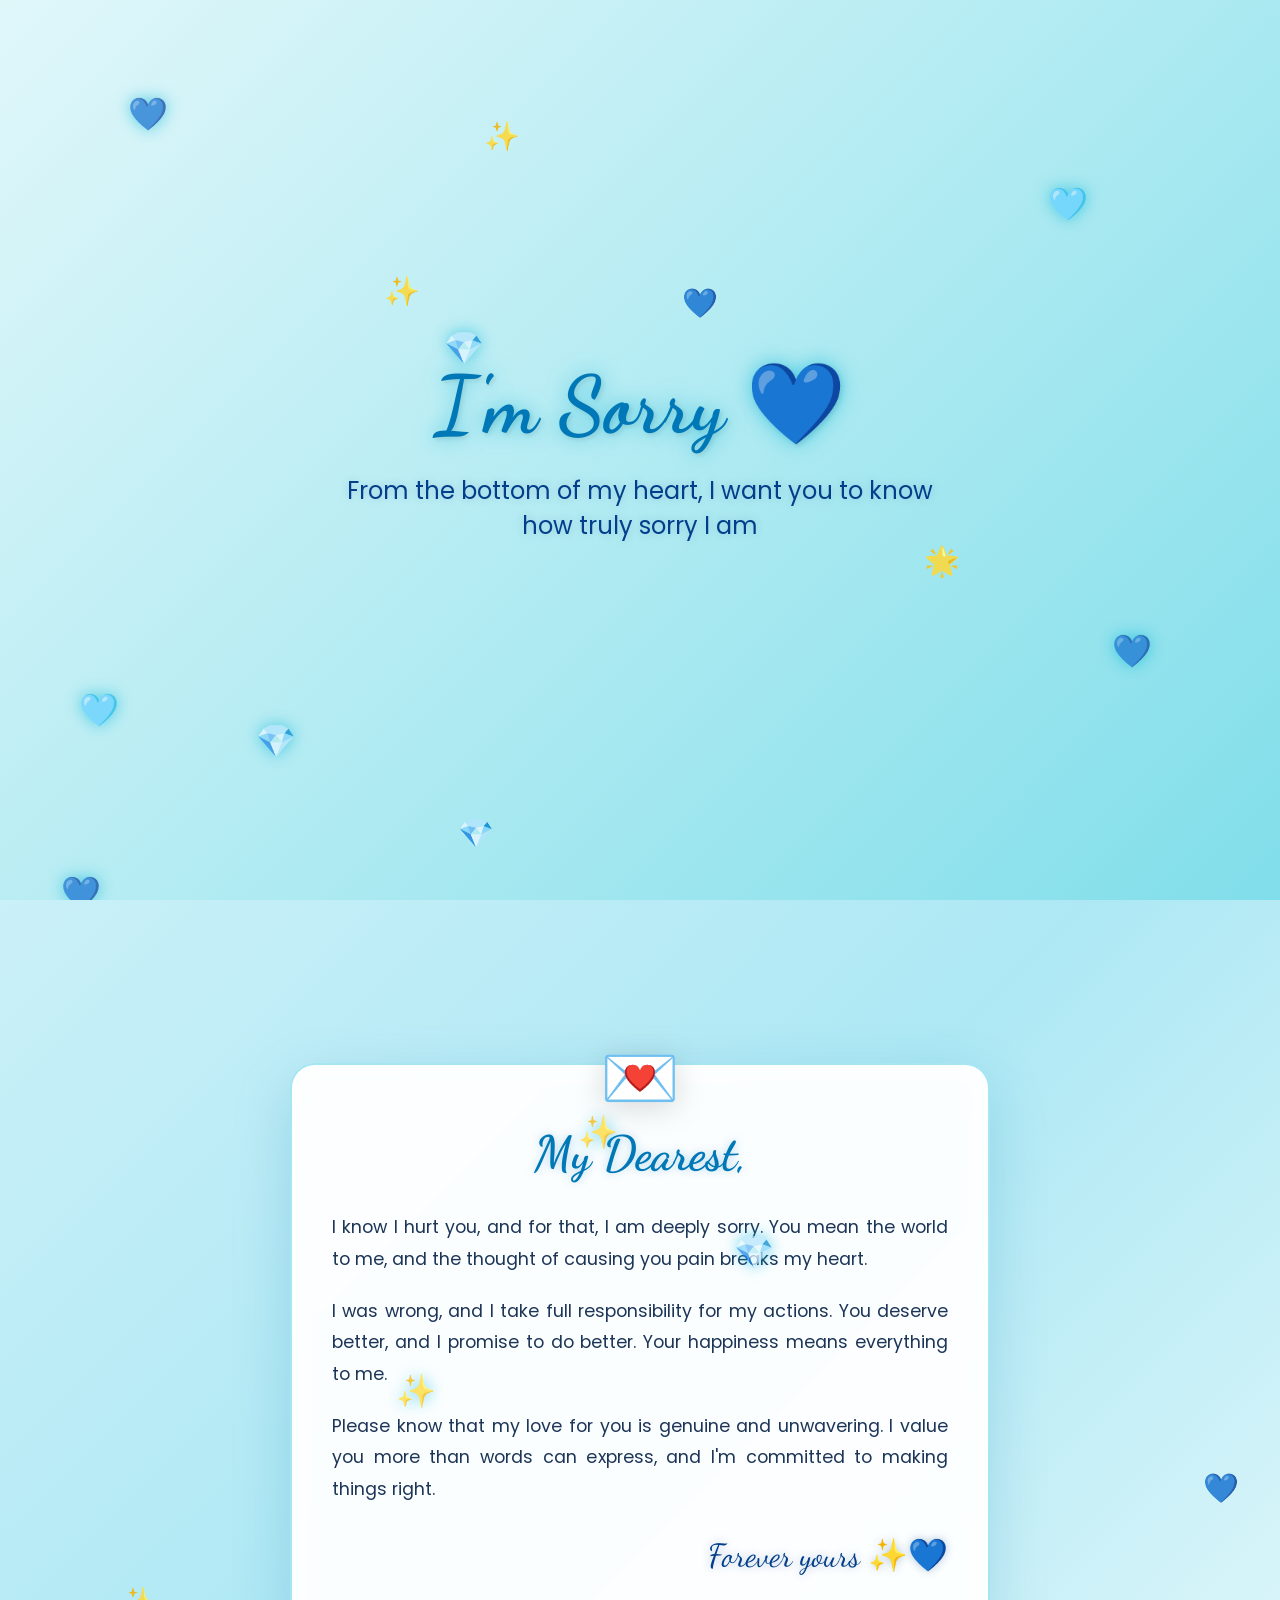
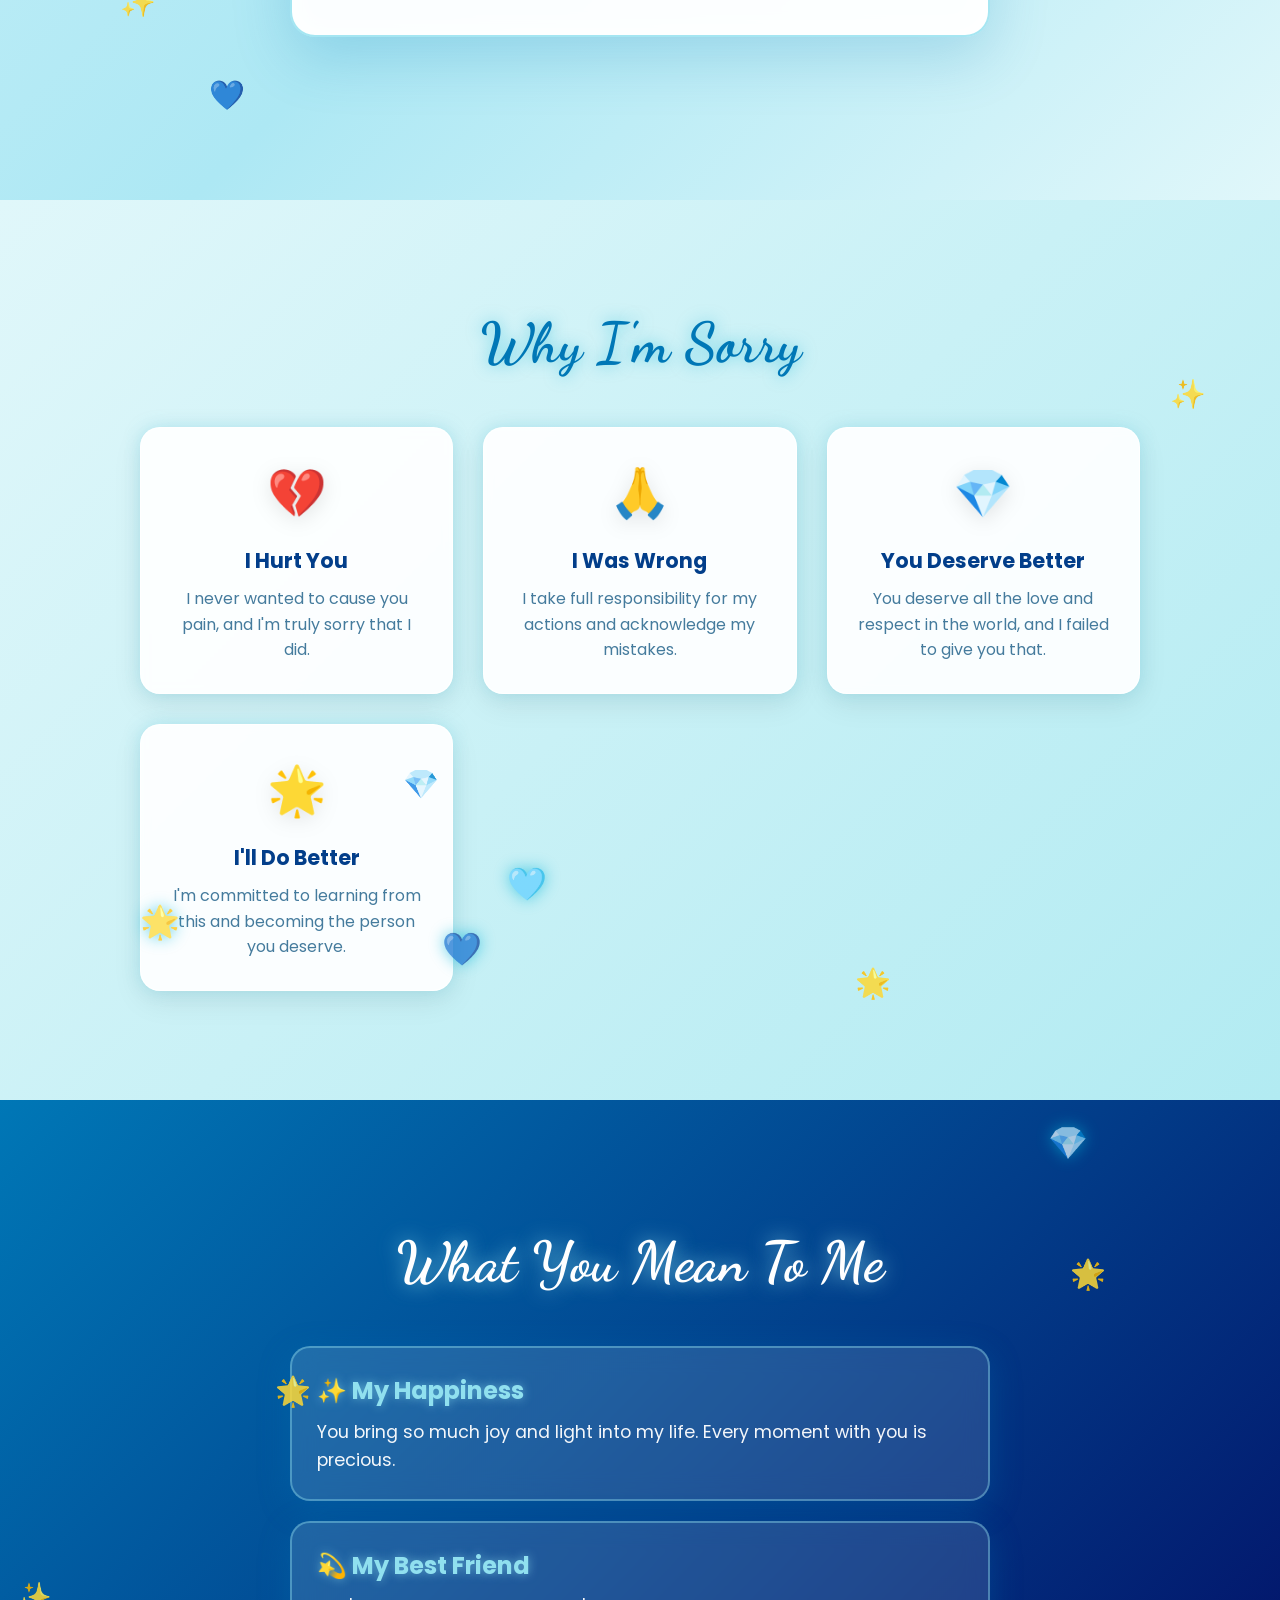
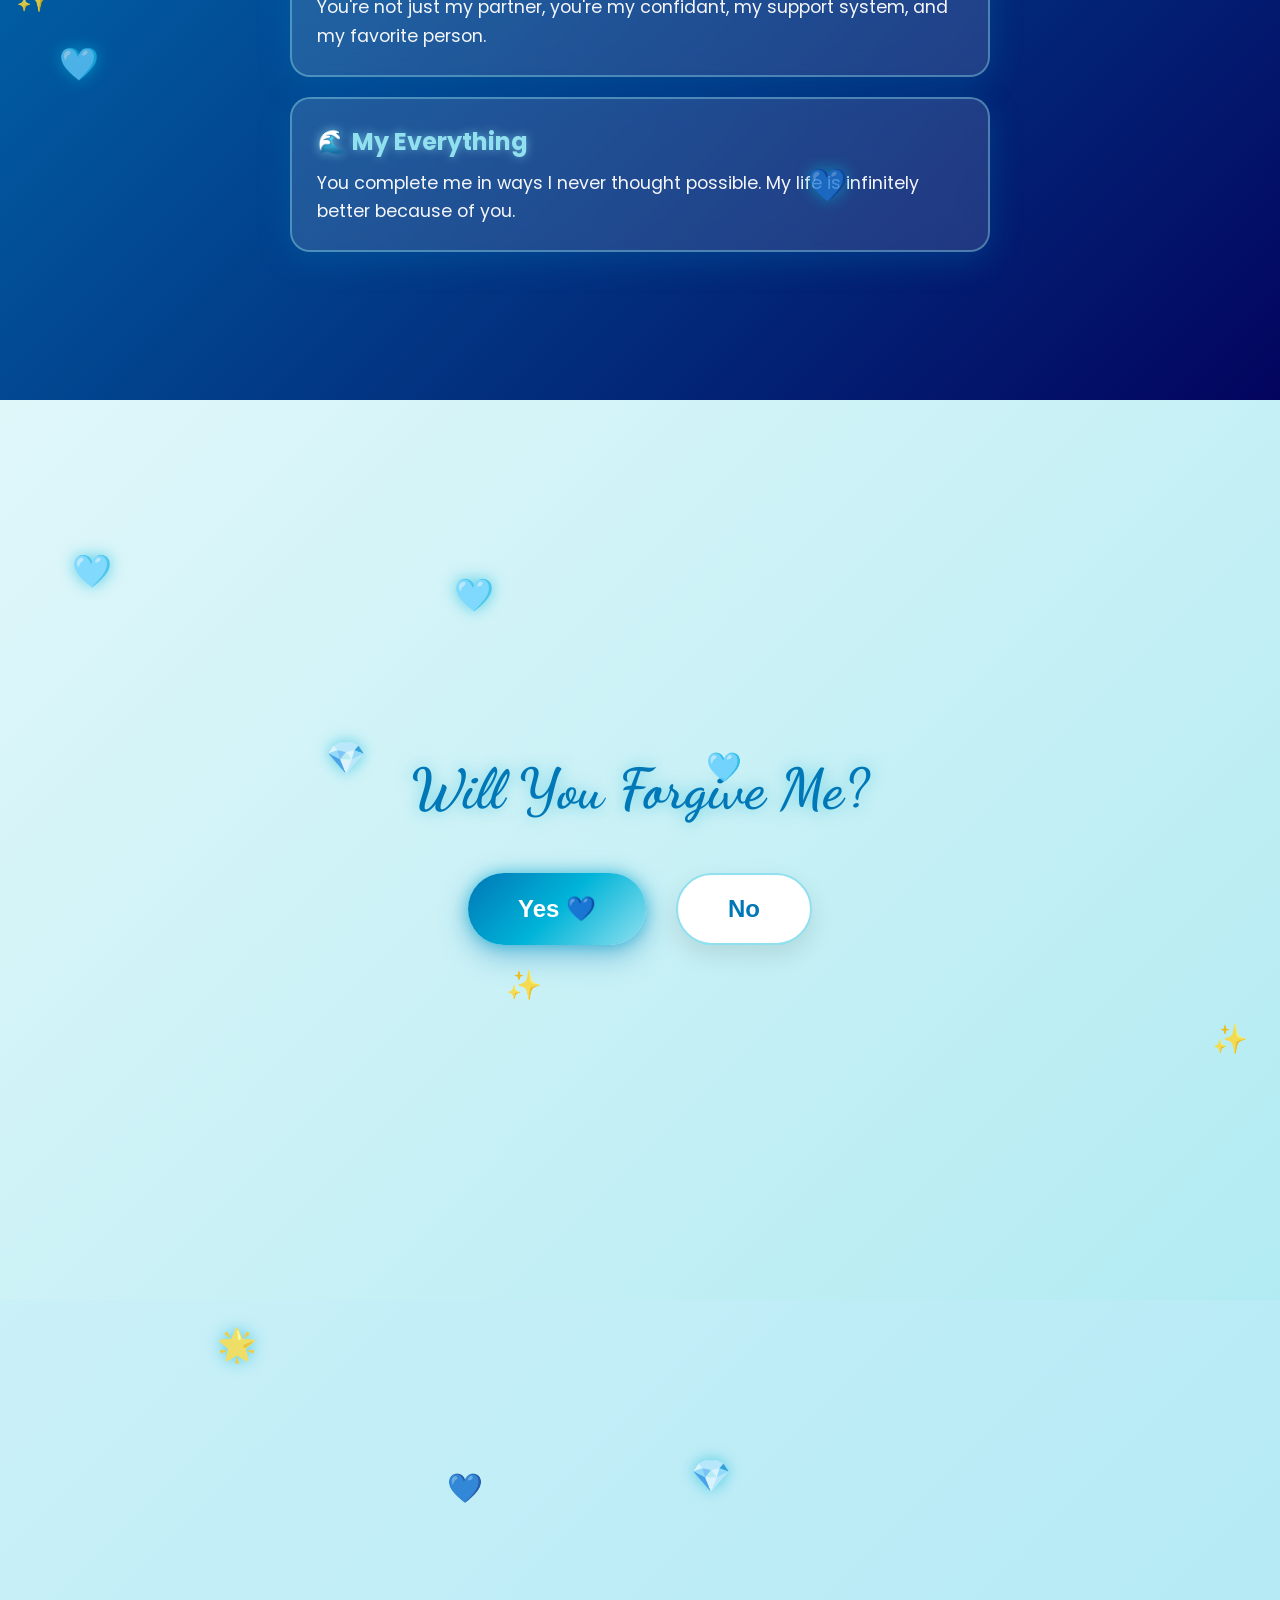
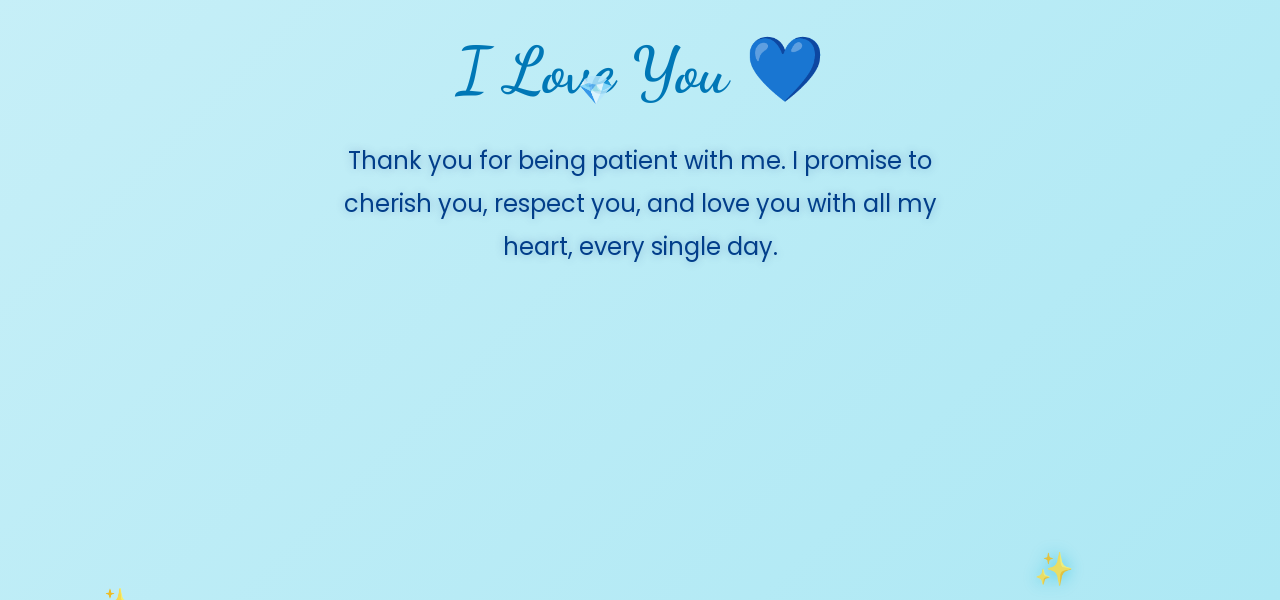
==== index.html @ 2e148da3 "Add files via upload" ====
<!DOCTYPE html>
<html lang="en">
<head>
    <meta charset="UTF-8">
    <meta name="viewport" content="width=device-width, initial-scale=1.0">
    <title>I'm Sorry & Forever Yours ✨💙</title>
    <link rel="preconnect" href="https://fonts.googleapis.com">
    <link rel="preconnect" href="https://fonts.gstatic.com" crossorigin>
    <link href="https://fonts.googleapis.com/css2?family=Dancing+Script:wght@700&family=Poppins:wght@300;400;600&display=swap" rel="stylesheet">
    <link rel="stylesheet" href="style.css">
</head>
<body>
    <!-- Sparkle Container for Dynamic Glitter -->
    <div id="sparkle-container"></div>

    <!-- Hero Section -->
    <section class="section hero">
        <h1>I'm Sorry 💙</h1>
        <p>From the bottom of my heart, I want you to know how truly sorry I am</p>
        <div class="heart" style="top: 10%; left: 10%;">💙</div>
        <div class="heart" style="top: 20%; right: 15%; animation-delay: 1s;">🩵</div>
        <div class="heart" style="bottom: 15%; left: 20%; animation-delay: 2s;">💎</div>
        <div class="heart" style="bottom: 25%; right: 10%; animation-delay: 3s;">💙</div>
        <div class="sparkle-float" style="top: 30%; left: 30%;">✨</div>
        <div class="sparkle-float" style="top: 60%; right: 25%; animation-delay: 1.5s;">🌟</div>
    </section>

    <!-- Letter Section -->
    <section class="section letter-section">
        <div class="letter">
            <h2>My Dearest,</h2>
            <p>I know I hurt you, and for that, I am deeply sorry. You mean the world to me, and the thought of causing you pain breaks my heart.</p>
            <p>I was wrong, and I take full responsibility for my actions. You deserve better, and I promise to do better. Your happiness means everything to me.</p>
            <p>Please know that my love for you is genuine and unwavering. I value you more than words can express, and I'm committed to making things right.</p>
            <div class="signature">Forever yours ✨💙</div>
        </div>
    </section>

    <!-- Reasons Section -->
    <section class="section reasons-section">
        <h2>Why I'm Sorry</h2>
        <div class="reasons-grid">
            <div class="reason-card">
                <div class="emoji">💔</div>
                <h3>I Hurt You</h3>
                <p>I never wanted to cause you pain, and I'm truly sorry that I did.</p>
            </div>
            <div class="reason-card">
                <div class="emoji">🙏</div>
                <h3>I Was Wrong</h3>
                <p>I take full responsibility for my actions and acknowledge my mistakes.</p>
            </div>
            <div class="reason-card">
                <div class="emoji">💎</div>
                <h3>You Deserve Better</h3>
                <p>You deserve all the love and respect in the world, and I failed to give you that.</p>
            </div>
            <div class="reason-card">
                <div class="emoji">🌟</div>
                <h3>I'll Do Better</h3>
                <p>I'm committed to learning from this and becoming the person you deserve.</p>
            </div>
        </div>
    </section>

    <!-- Appreciation Section -->
    <section class="section appreciation-section">
        <h2>What You Mean To Me</h2>
        <div class="appreciation-list">
            <div class="appreciation-item">
                <h3>✨ My Happiness</h3>
                <p>You bring so much joy and light into my life. Every moment with you is precious.</p>
            </div>
            <div class="appreciation-item">
                <h3>💫 My Best Friend</h3>
                <p>You're not just my partner, you're my confidant, my support system, and my favorite person.</p>
            </div>
            <div class="appreciation-item">
                <h3>🌊 My Everything</h3>
                <p>You complete me in ways I never thought possible. My life is infinitely better because of you.</p>
            </div>
        </div>
    </section>

    <!-- Forgiveness Section -->
    <section class="section forgiveness-section">
        <h2>Will You Forgive Me?</h2>
        <div class="buttons-container" id="buttonsContainer">
            <button class="btn btn-yes" onclick="forgive()">Yes 💙</button>
            <button class="btn btn-no" id="noBtn">No</button>
        </div>
        <div class="success-message" id="successMessage">
            <h2>Thank You! 💙✨</h2>
            <p>You've made me the happiest person in the world!</p>
            <div class="success-hearts">🩵 ✨ 💙 💎 🌊 🌟 🩵</div>
        </div>
    </section>

    <!-- Final Section -->
    <section class="section final-section">
        <h2>I Love You 💙</h2>
        <p>Thank you for being patient with me. I promise to cherish you, respect you, and love you with all my heart, every single day.</p>
    </section>
    
    <!-- Background Audio (Place a song.mp3 file in your project folder) -->
    <audio id="bg-music" loop>
        <source src="song.mp3" type="audio/mpeg">
    </audio>

    <script src="script.js"></script>
</body>
</html>
---- style.css ----
* {
    margin: 0;
    padding: 0;
    box-sizing: border-box;
}

body {
    font-family: 'Poppins', sans-serif;
    overflow-x: hidden;
    background: linear-gradient(135deg, #0f2027 0%, #203a43 50%, #2c5364 100%);
}

#sparkle-container {
    position: fixed;
    top: 0;
    left: 0;
    width: 100%;
    height: 100%;
    pointer-events: none;
    z-index: 999;
}

.section {
    min-height: 100vh;
    display: flex;
    flex-direction: column;
    justify-content: center;
    align-items: center;
    padding: 40px 20px;
    position: relative;
    overflow: hidden;
}

/* Hero Section */
.hero {
    background: linear-gradient(135deg, #e0f7fa 0%, #b2ebf2 50%, #80deea 100%);
}

.hero h1 {
    font-family: 'Dancing Script', cursive;
    font-size: 5rem;
    color: #0077b6;
    text-align: center;
    margin-bottom: 20px;
    animation: fadeInDown 1.5s ease-out, glowText 3s ease-in-out infinite alternate;
    text-shadow: 0 0 20px rgba(0, 180, 216, 0.6), 2px 2px 4px rgba(0,0,0,0.1);
}

.hero p {
    font-size: 1.5rem;
    color: #023e8a;
    text-align: center;
    animation: fadeInUp 1.5s ease-out 0.5s both;
    max-width: 600px;
    text-shadow: 0 0 10px rgba(2, 62, 138, 0.2);
}

/* Floating Hearts & Sparkles */
.heart {
    position: absolute;
    font-size: 2rem;
    animation: float 6s ease-in-out infinite;
    opacity: 0.75;
    filter: drop-shadow(0 0 8px rgba(0, 180, 216, 0.8));
}

.sparkle-float {
    position: absolute;
    font-size: 1.8rem;
    animation: sparkleSpin 4s ease-in-out infinite;
    opacity: 0.85;
}

@keyframes float {
    0%, 100% {
        transform: translateY(0) rotate(0deg) scale(1);
    }
    50% {
        transform: translateY(-120px) rotate(180deg) scale(1.1);
    }
}

@keyframes sparkleSpin {
    0%, 100% {
        transform: scale(0.8) rotate(0deg);
        opacity: 0.4;
    }
    50% {
        transform: scale(1.3) rotate(180deg);
        opacity: 1;
        filter: drop-shadow(0 0 12px #90e0ef);
    }
}

@keyframes glowText {
    from {
        text-shadow: 0 0 10px rgba(0, 119, 182, 0.4), 2px 2px 4px rgba(0,0,0,0.1);
    }
    to {
        text-shadow: 0 0 25px rgba(0, 180, 216, 0.9), 0 0 35px rgba(144, 224, 239, 0.8), 2px 2px 4px rgba(0,0,0,0.1);
    }
}

/* Letter Section */
.letter-section {
    background: linear-gradient(135deg, #caf0f8 0%, #ade8f4 50%, #e0f7fa 100%);
}

.letter {
    background: rgba(255, 255, 255, 0.95);
    backdrop-filter: blur(10px);
    padding: 60px 40px;
    border-radius: 25px;
    box-shadow: 0 20px 60px rgba(0, 119, 182, 0.2), 0 0 30px rgba(255, 255, 255, 0.9) inset;
    max-width: 700px;
    position: relative;
    animation: fadeIn 2s ease-out;
    border: 2px solid rgba(144, 224, 239, 0.8);
}

.letter::before {
    content: '💌';
    position: absolute;
    top: -35px;
    left: 50%;
    transform: translateX(-50%);
    font-size: 4rem;
    filter: drop-shadow(0 5px 15px rgba(0,0,0,0.15));
}

.letter h2 {
    font-family: 'Dancing Script', cursive;
    font-size: 3rem;
    color: #0077b6;
    margin-bottom: 30px;
    text-align: center;
    text-shadow: 0 0 10px rgba(0, 119, 182, 0.3);
}

.letter p {
    font-size: 1.1rem;
    line-height: 1.8;
    color: #1d3557;
    margin-bottom: 20px;
    text-align: justify;
}

.signature {
    text-align: right;
    font-family: 'Dancing Script', cursive;
    font-size: 2rem;
    color: #023e8a;
    margin-top: 30px;
    text-shadow: 0 0 10px rgba(2, 62, 138, 0.3);
}

/* Reasons Section */
.reasons-section {
    background: linear-gradient(135deg, #e0f7fa 0%, #b2ebf2 100%);
}

.reasons-section h2 {
    font-family: 'Dancing Script', cursive;
    font-size: 3.5rem;
    color: #0077b6;
    margin-bottom: 50px;
    text-align: center;
    text-shadow: 0 0 15px rgba(0, 180, 216, 0.5);
}

.reasons-grid {
    display: grid;
    grid-template-columns: repeat(auto-fit, minmax(250px, 1fr));
    gap: 30px;
    max-width: 1000px;
    width: 100%;
}

.reason-card {
    background: rgba(255, 255, 255, 0.92);
    backdrop-filter: blur(5px);
    padding: 30px;
    border-radius: 20px;
    box-shadow: 0 10px 30px rgba(0,0,0,0.08), 0 0 15px rgba(144, 224, 239, 0.5);
    text-align: center;
    transition: all 0.4s ease;
    animation: fadeInUp 1s ease-out;
    border: 1px solid rgba(255, 255, 255, 0.9);
}

.reason-card:hover {
    transform: translateY(-12px) scale(1.03);
    box-shadow: 0 20px 40px rgba(0, 119, 182, 0.25), 0 0 25px rgba(0, 180, 216, 0.8);
    border-color: #0077b6;
}

.reason-card .emoji {
    font-size: 3rem;
    margin-bottom: 15px;
    filter: drop-shadow(0 5px 10px rgba(0,0,0,0.1));
}

.reason-card h3 {
    color: #023e8a;
    margin-bottom: 10px;
    font-size: 1.3rem;
}

.reason-card p {
    color: #457b9d;
    line-height: 1.6;
}

/* Appreciation Section */
.appreciation-section {
    background: linear-gradient(135deg, #0077b6 0%, #023e8a 50%, #03045e 100%);
    color: white;
}

.appreciation-section h2 {
    font-family: 'Dancing Script', cursive;
    font-size: 3.5rem;
    margin-bottom: 50px;
    text-align: center;
    text-shadow: 0 0 20px rgba(144, 224, 239, 0.8);
}

.appreciation-list {
    max-width: 700px;
    width: 100%;
}

.appreciation-item {
    background: rgba(255, 255, 255, 0.12);
    backdrop-filter: blur(12px);
    padding: 25px;
    border-radius: 20px;
    margin-bottom: 20px;
    border: 2px solid rgba(144, 224, 239, 0.4);
    box-shadow: 0 8px 32px 0 rgba(0, 119, 182, 0.3);
    animation: fadeInLeft 1s ease-out;
    transition: transform 0.3s ease, box-shadow 0.3s ease;
}

.appreciation-item:hover {
    transform: scale(1.02);
    box-shadow: 0 10px 40px rgba(144, 224, 239, 0.4), 0 0 20px rgba(0, 180, 216, 0.6);
    border-color: rgba(255, 255, 255, 0.8);
}

.appreciation-item h3 {
    font-size: 1.5rem;
    margin-bottom: 10px;
    color: #90e0ef;
    text-shadow: 0 0 10px rgba(144, 224, 239, 0.6);
}

.appreciation-item p {
    font-size: 1.1rem;
    line-height: 1.6;
    opacity: 0.95;
}

/* Forgiveness Section */
.forgiveness-section {
    background: linear-gradient(135deg, #e0f7fa 0%, #b2ebf2 100%);
}

.forgiveness-section h2 {
    font-family: 'Dancing Script', cursive;
    font-size: 3.5rem;
    color: #0077b6;
    margin-bottom: 50px;
    text-align: center;
    text-shadow: 0 0 15px rgba(0, 180, 216, 0.5);
}

.buttons-container {
    display: flex;
    gap: 30px;
    position: relative;
}

.btn {
    padding: 20px 50px;
    font-size: 1.5rem;
    border: none;
    border-radius: 50px;
    cursor: pointer;
    font-weight: 600;
    transition: all 0.3s ease;
    box-shadow: 0 10px 30px rgba(0,0,0,0.15);
}

.btn-yes {
    background: linear-gradient(135deg, #0077b6 0%, #00b4d8 50%, #90e0ef 100%);
    color: white;
    box-shadow: 0 10px 30px rgba(0, 119, 182, 0.4), 0 0 15px rgba(0, 180, 216, 0.6);
}

.btn-yes:hover {
    transform: scale(1.12);
    box-shadow: 0 15px 40px rgba(0, 119, 182, 0.6), 0 0 25px rgba(144, 224, 239, 0.9);
}

.btn-no {
    background: white;
    color: #0077b6;
    position: relative;
    border: 2px solid #90e0ef;
    box-shadow: 0 10px 25px rgba(0,0,0,0.1);
}

.btn-no:hover {
    background: #e0f7fa;
    box-shadow: 0 0 20px rgba(0, 180, 216, 0.5);
}

/* Success Message */
.success-message {
    display: none;
    text-align: center;
    animation: scaleIn 0.5s ease-out;
}

.success-message h2 {
    font-family: 'Dancing Script', cursive;
    font-size: 4rem;
    color: #0077b6;
    margin-bottom: 20px;
    text-shadow: 0 0 20px rgba(0, 180, 216, 0.8);
}

.success-message p {
    font-size: 1.5rem;
    color: #023e8a;
    text-shadow: 0 0 10px rgba(2, 62, 138, 0.4);
}

.success-hearts {
    font-size: 3rem;
    margin-top: 30px;
    animation: pulse 1s ease-in-infinite, glowText 2s ease-in-out infinite alternate;
}

/* Final Section */
.final-section {
    background: linear-gradient(135deg, #caf0f8 0%, #ade8f4 100%);
}

.final-section h2 {
    font-family: 'Dancing Script', cursive;
    font-size: 4rem;
    color: #0077b6;
    text-align: center;
    margin-bottom: 30px;
    animation: fadeIn 2s ease-out, glowText 3s ease-in-out infinite alternate;
}

.final-section p {
    font-size: 1.5rem;
    color: #023e8a;
    text-align: center;
    max-width: 600px;
    line-height: 1.8;
    animation: fadeInUp 2s ease-out 0.5s both;
    text-shadow: 0 0 10px rgba(2, 62, 138, 0.3);
}

/* Glitter Particle Style */
.glitter-particle {
    position: absolute;
    font-size: 1.2rem;
    pointer-events: none;
    animation: glitterFade 2.5s ease-out forwards;
}

@keyframes glitterFade {
    0% {
        transform: scale(0.3) translateY(0) rotate(0deg);
        opacity: 1;
        filter: drop-shadow(0 0 10px #90e0ef);
    }
    50% {
        transform: scale(1.2) translateY(-40px) rotate(180deg);
        opacity: 0.9;
        filter: drop-shadow(0 0 15px #00b4d8);
    }
    100% {
        transform: scale(0.5) translateY(-90px) rotate(360deg);
        opacity: 0;
    }
}

/* Animations */
@keyframes fadeInDown {
    from {
        opacity: 0;
        transform: translateY(-50px);
    }
    to {
        opacity: 1;
        transform: translateY(0);
    }
}

@keyframes fadeInUp {
    from {
        opacity: 0;
        transform: translateY(50px);
    }
    to {
        opacity: 1;
        transform: translateY(0);
    }
}

@keyframes fadeIn {
    from {
        opacity: 0;
    }
    to {
        opacity: 1;
    }
}

@keyframes fadeInLeft {
    from {
        opacity: 0;
        transform: translateX(-50px);
    }
    to {
        opacity: 1;
        transform: translateX(0);
    }
}

@keyframes scaleIn {
    from {
        opacity: 0;
        transform: scale(0.5);
    }
    to {
        opacity: 1;
        transform: scale(1);
    }
}

@keyframes pulse {
    0%, 100% {
        transform: scale(1);
    }
    50% {
        transform: scale(1.2);
    }
}

/* Responsive */
@media (max-width: 768px) {
    .hero h1 {
        font-size: 3rem;
    }

    .hero p {
        font-size: 1.2rem;
    }

    .letter {
        padding: 40px 25px;
    }

    .letter h2 {
        font-size: 2rem;
    }

    .reasons-section h2,
    .appreciation-section h2,
    .forgiveness-section h2 {
        font-size: 2.5rem;
    }

    .buttons-container {
        flex-direction: column;
    }

    .btn {
        width: 100%;
    }
}
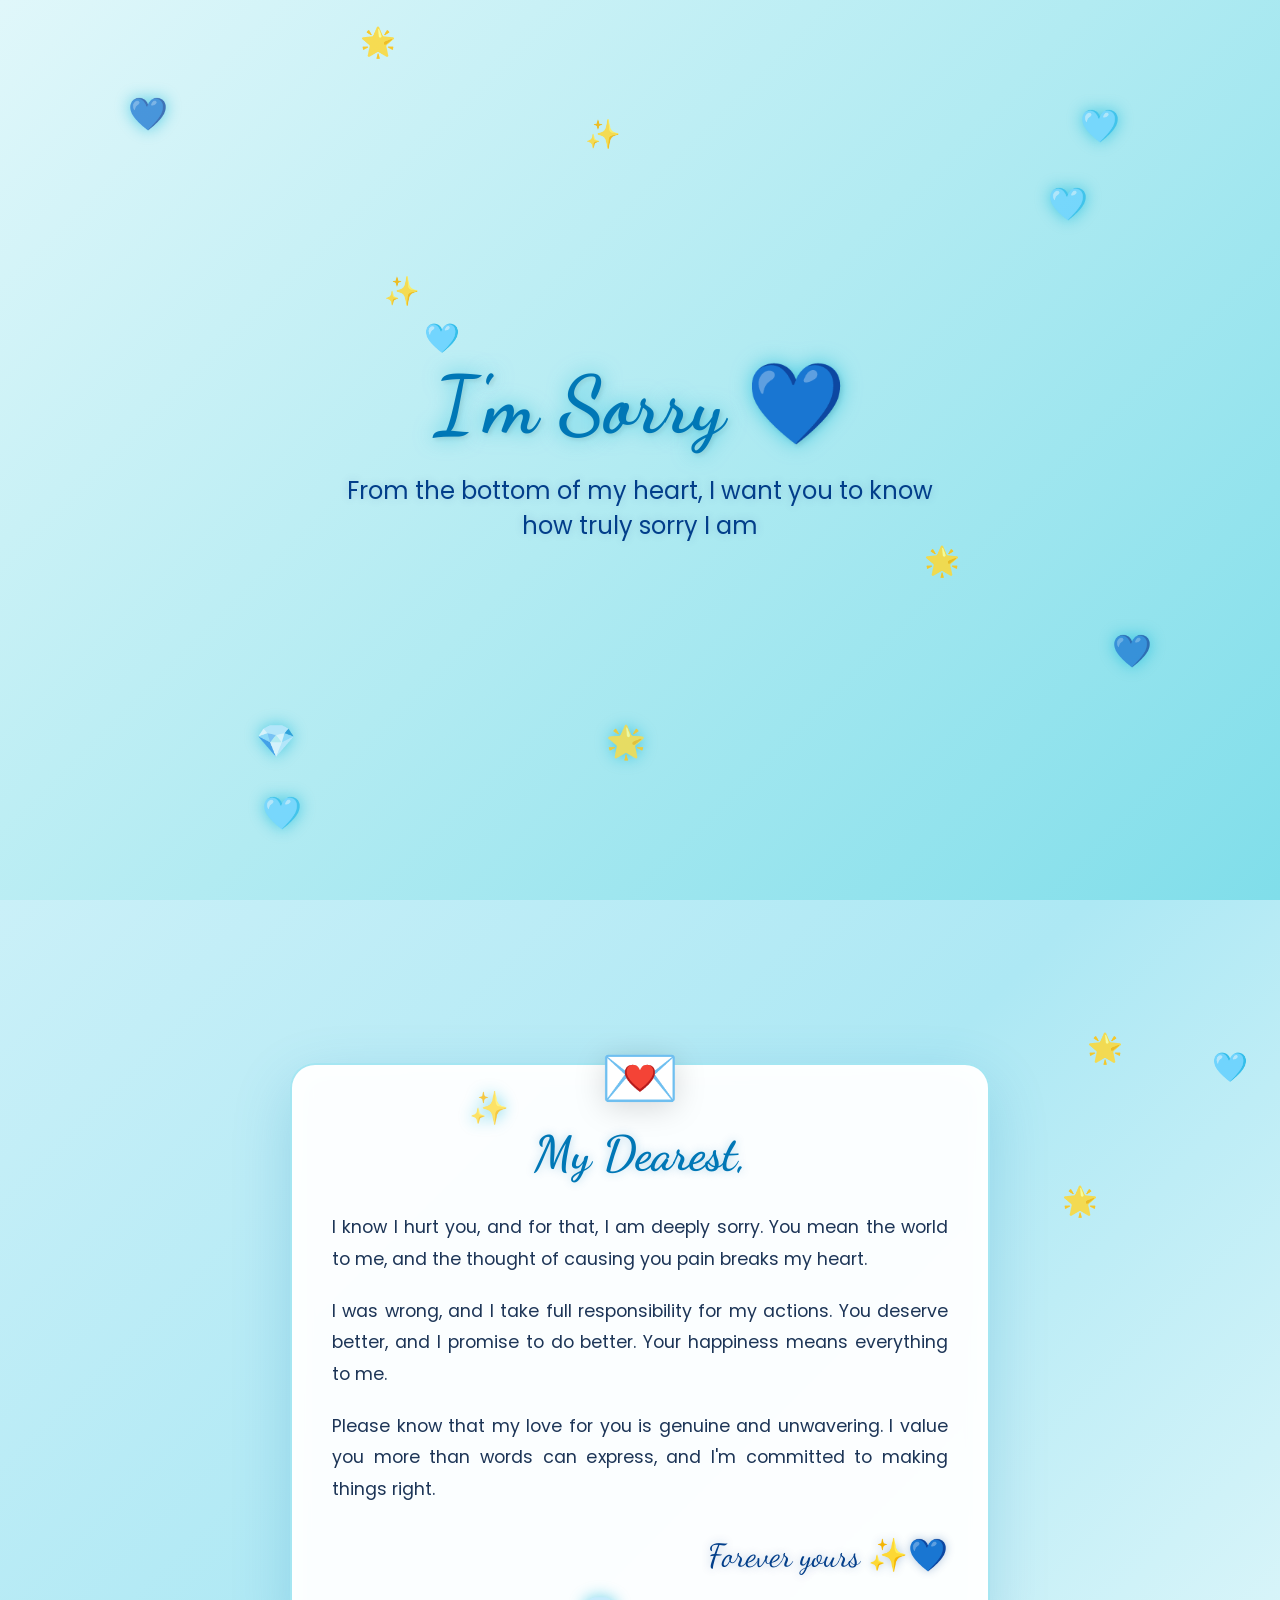
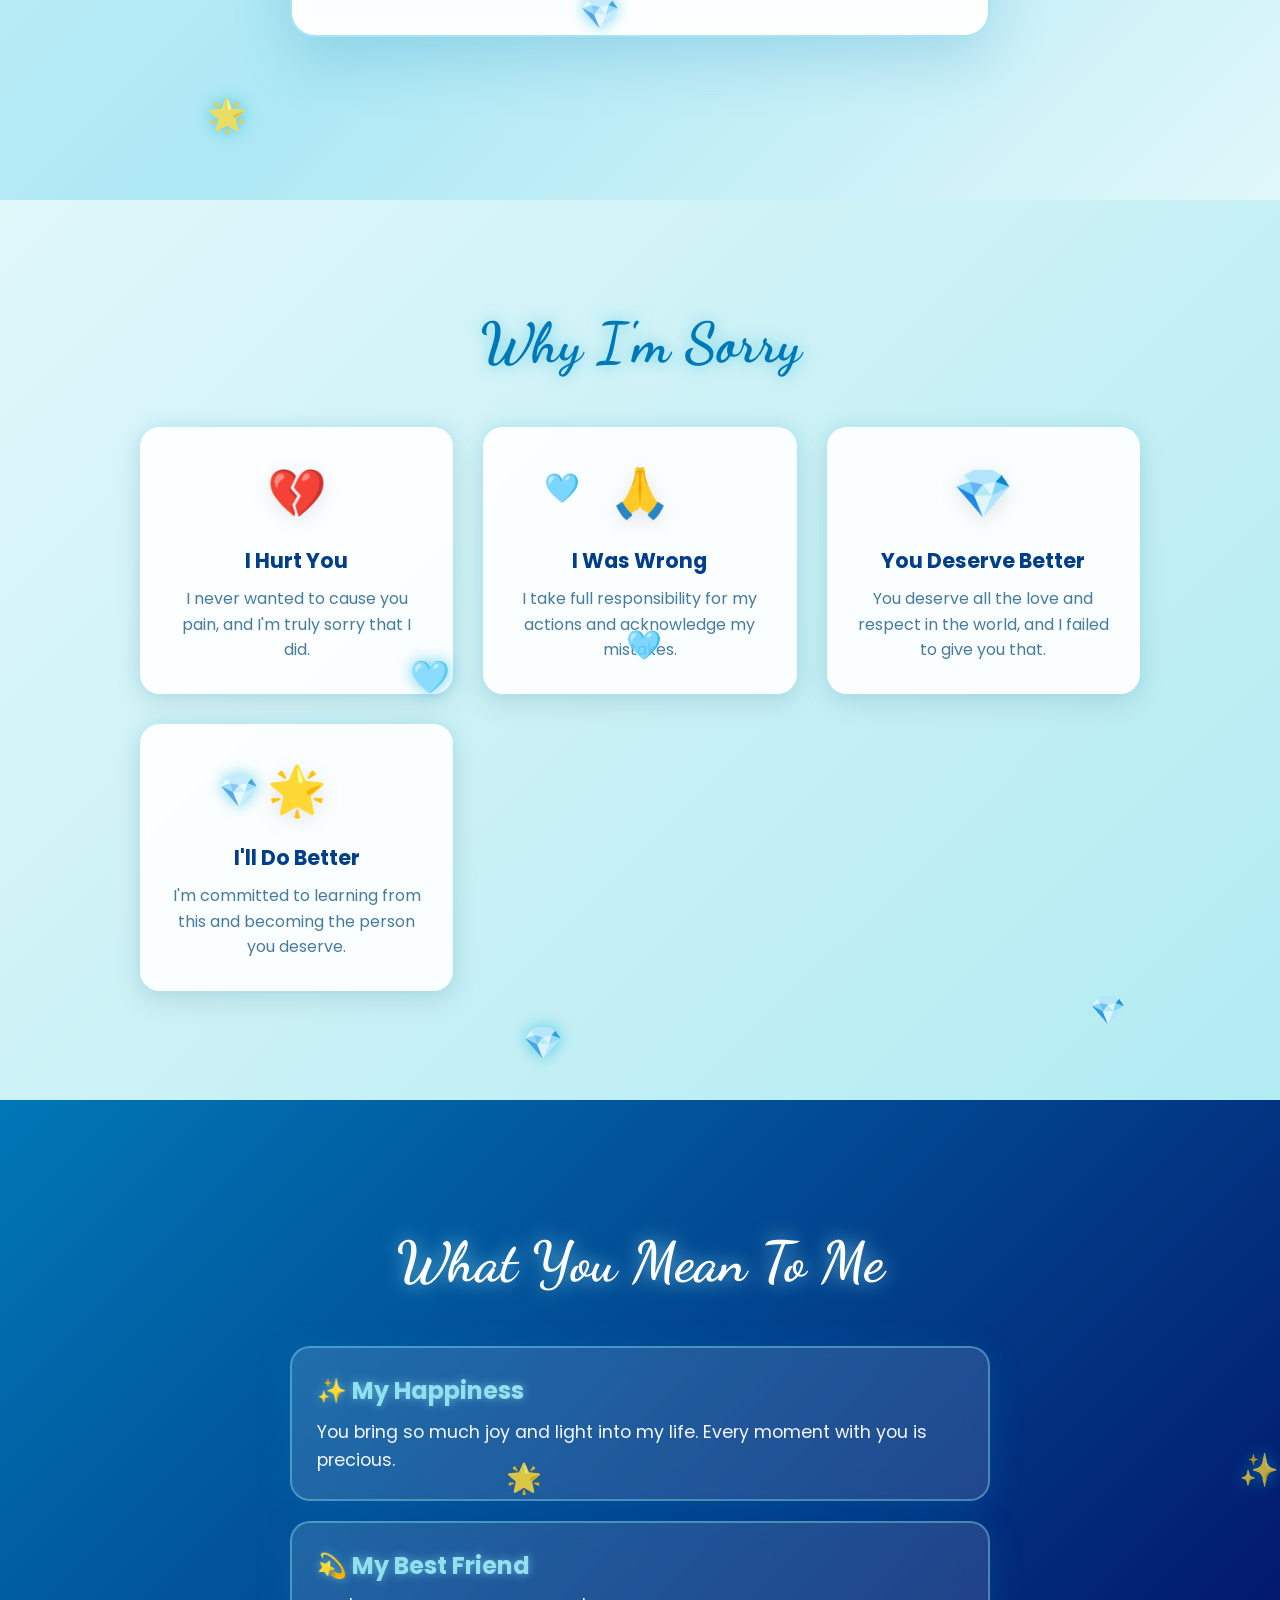
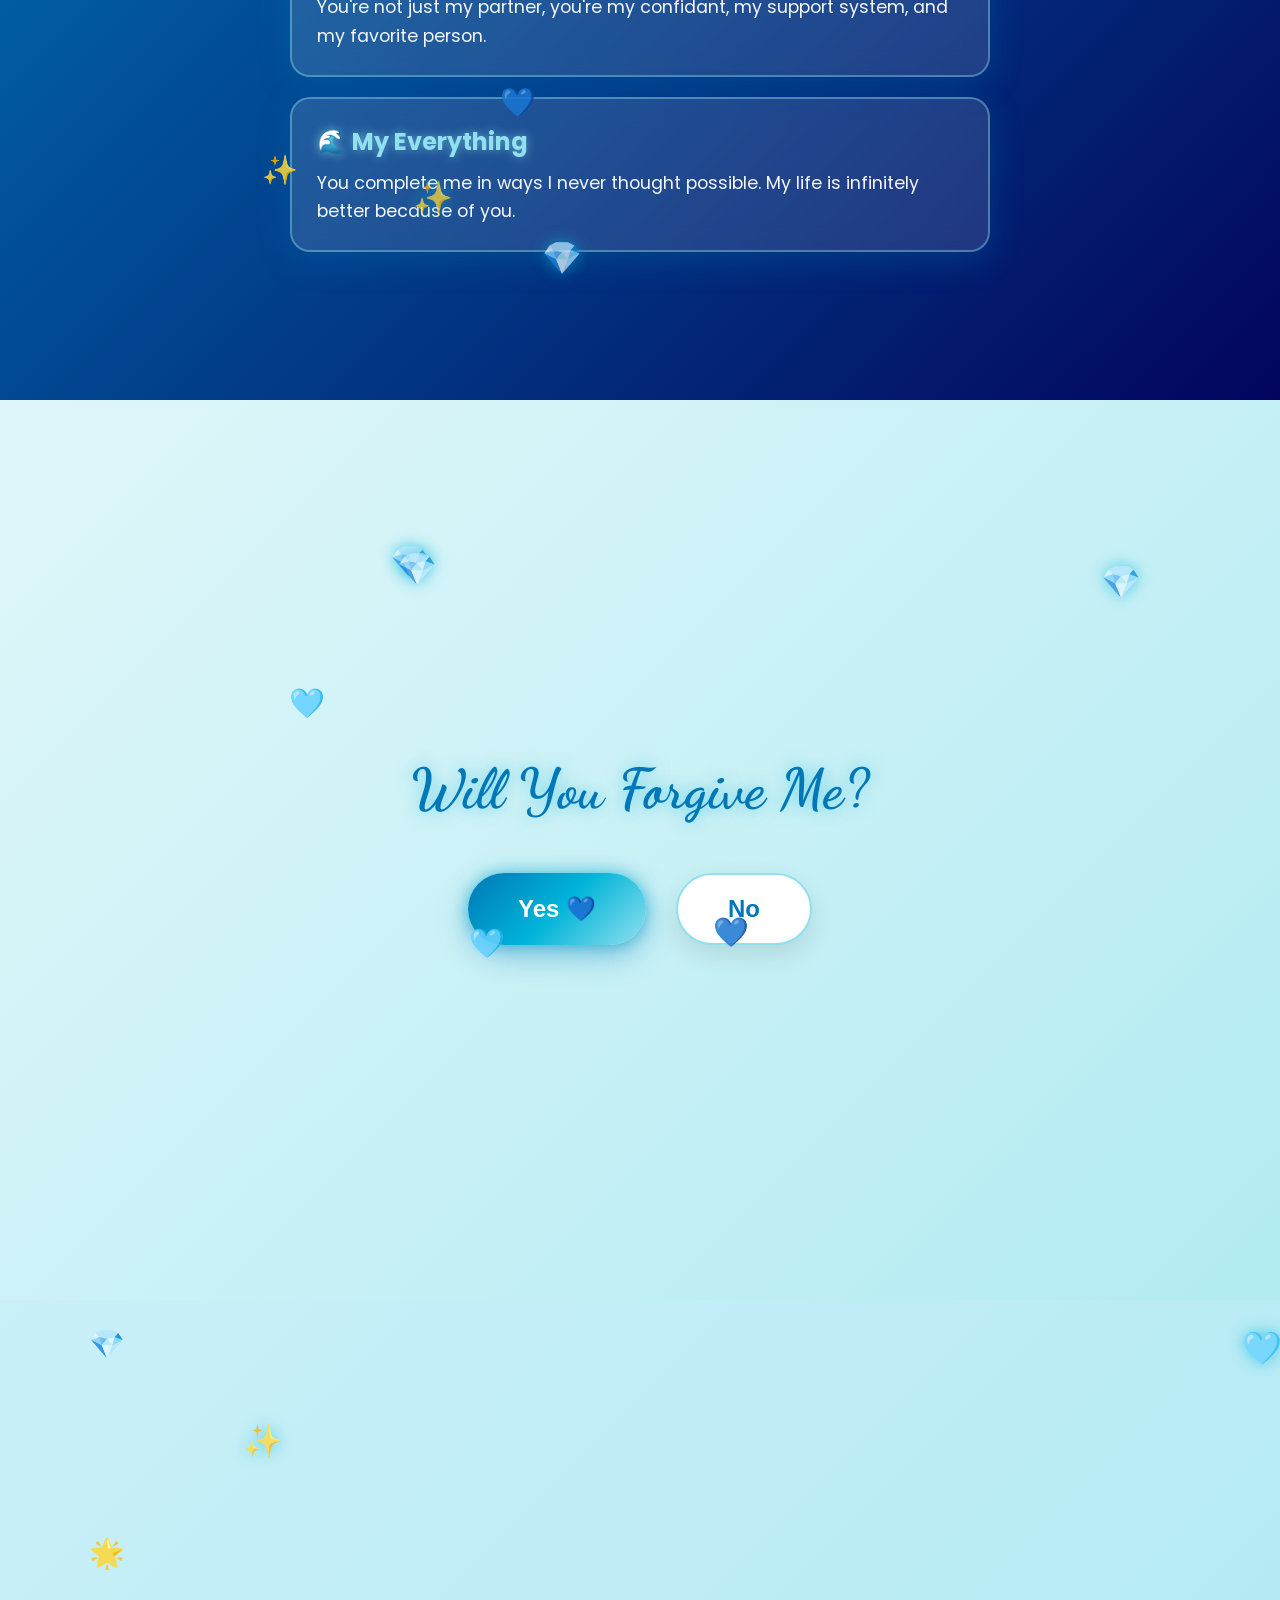
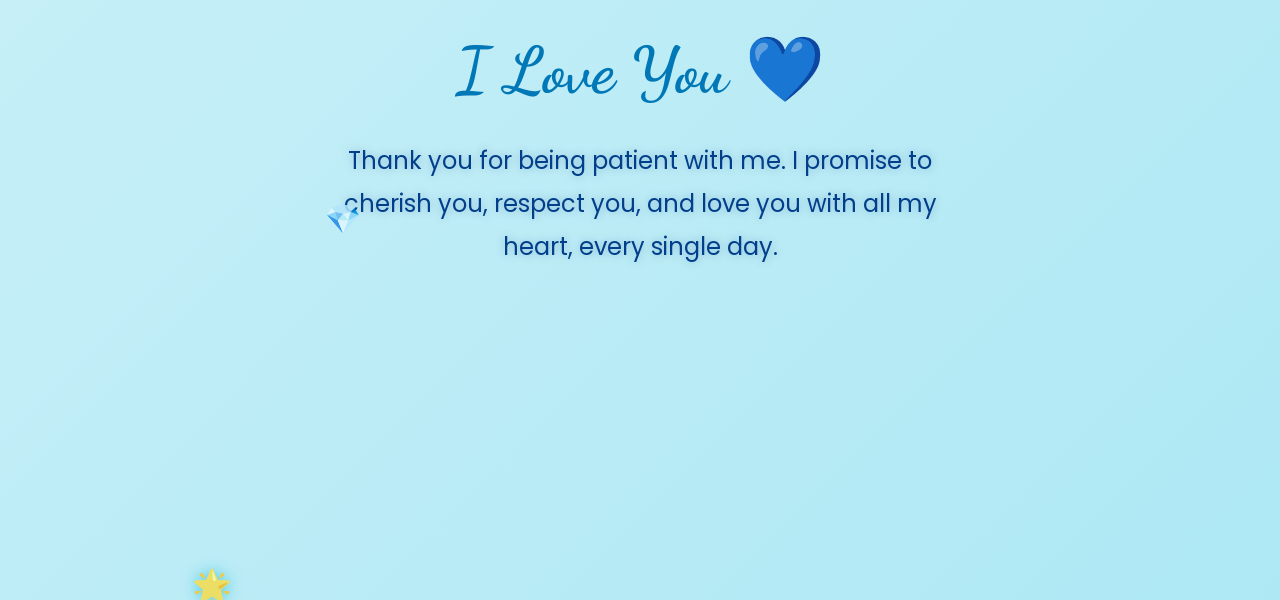
==== commit e4e9a367: "Update index.html" ====
--- a/index.html
+++ b/index.html
@@ -104,7 +104,7 @@
     
     <!-- Background Audio (Place a song.mp3 file in your project folder) -->
     <audio id="bg-music" loop>
-        <source src="song.mp3" type="audio/mpeg">
+        <source src="AUD-20261107-WA0021.mp3" type="audio/mpeg">
     </audio>
 
     <script src="script.js"></script>
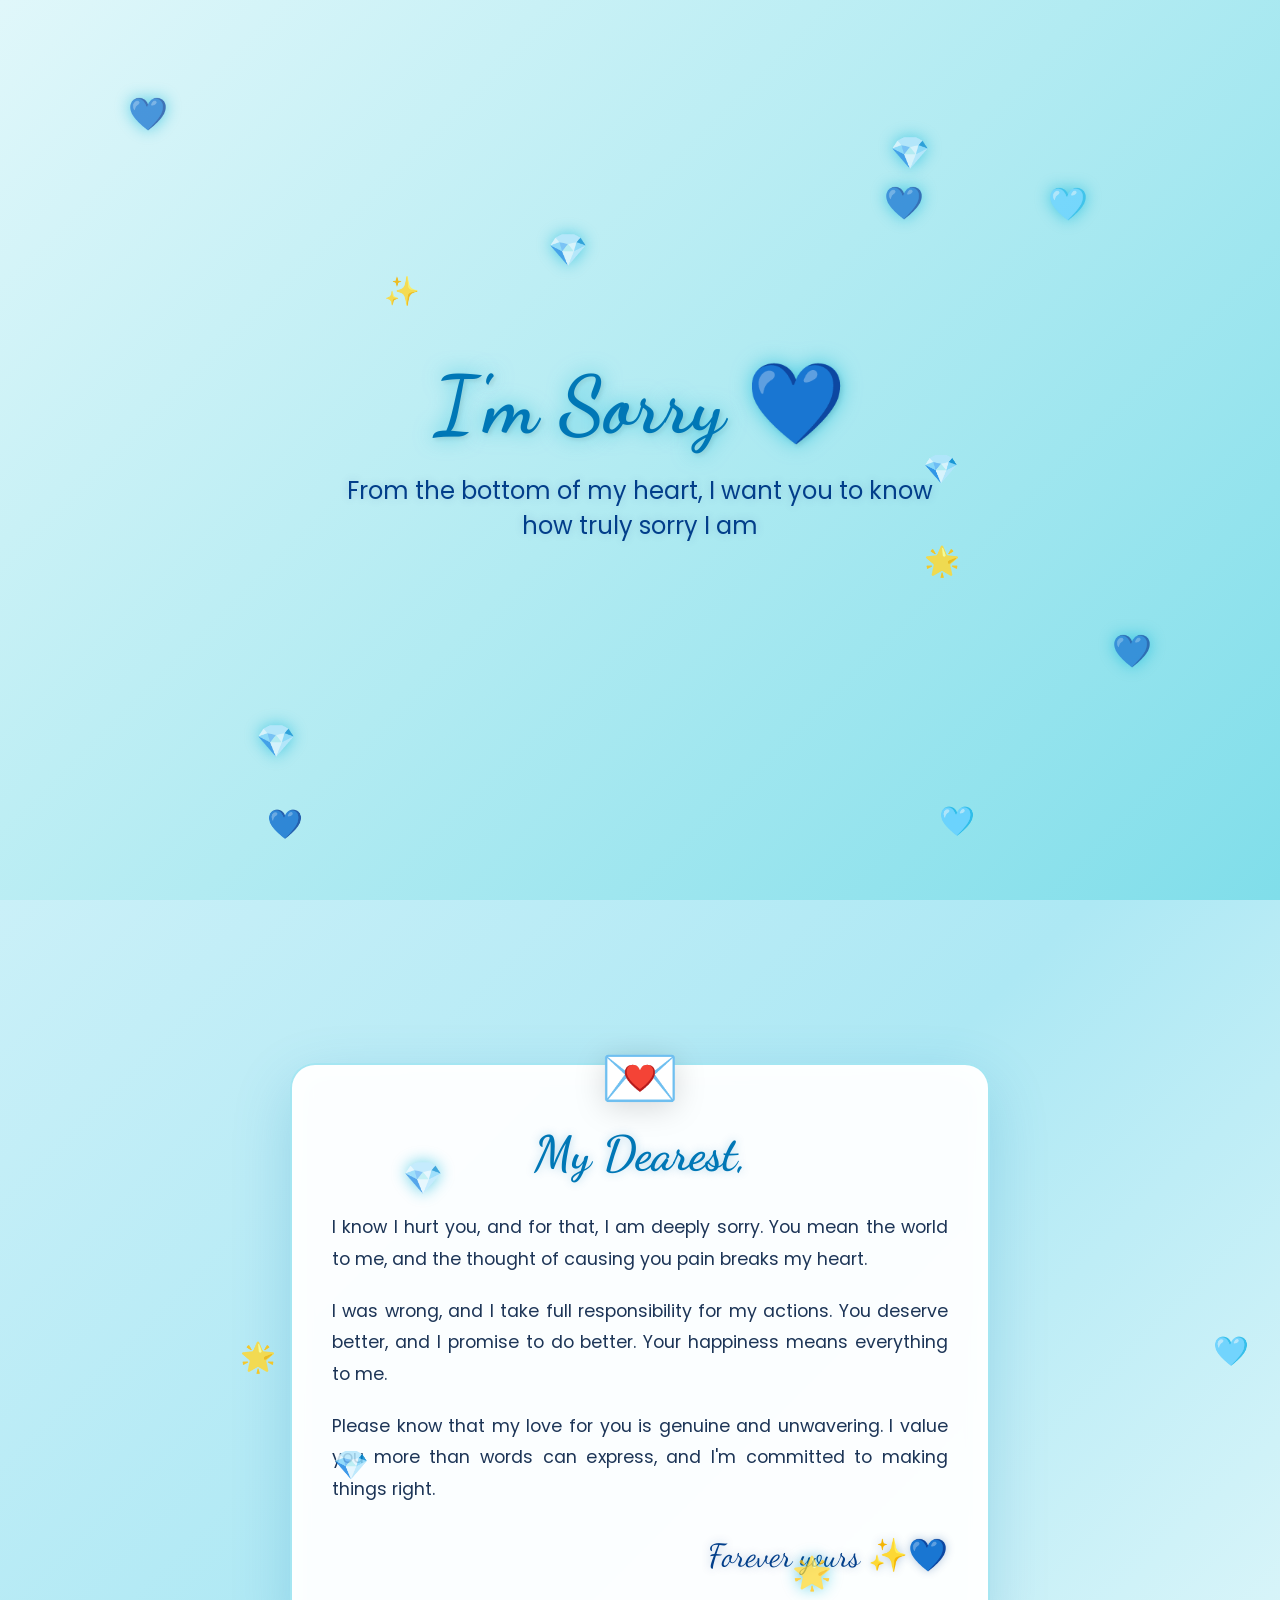
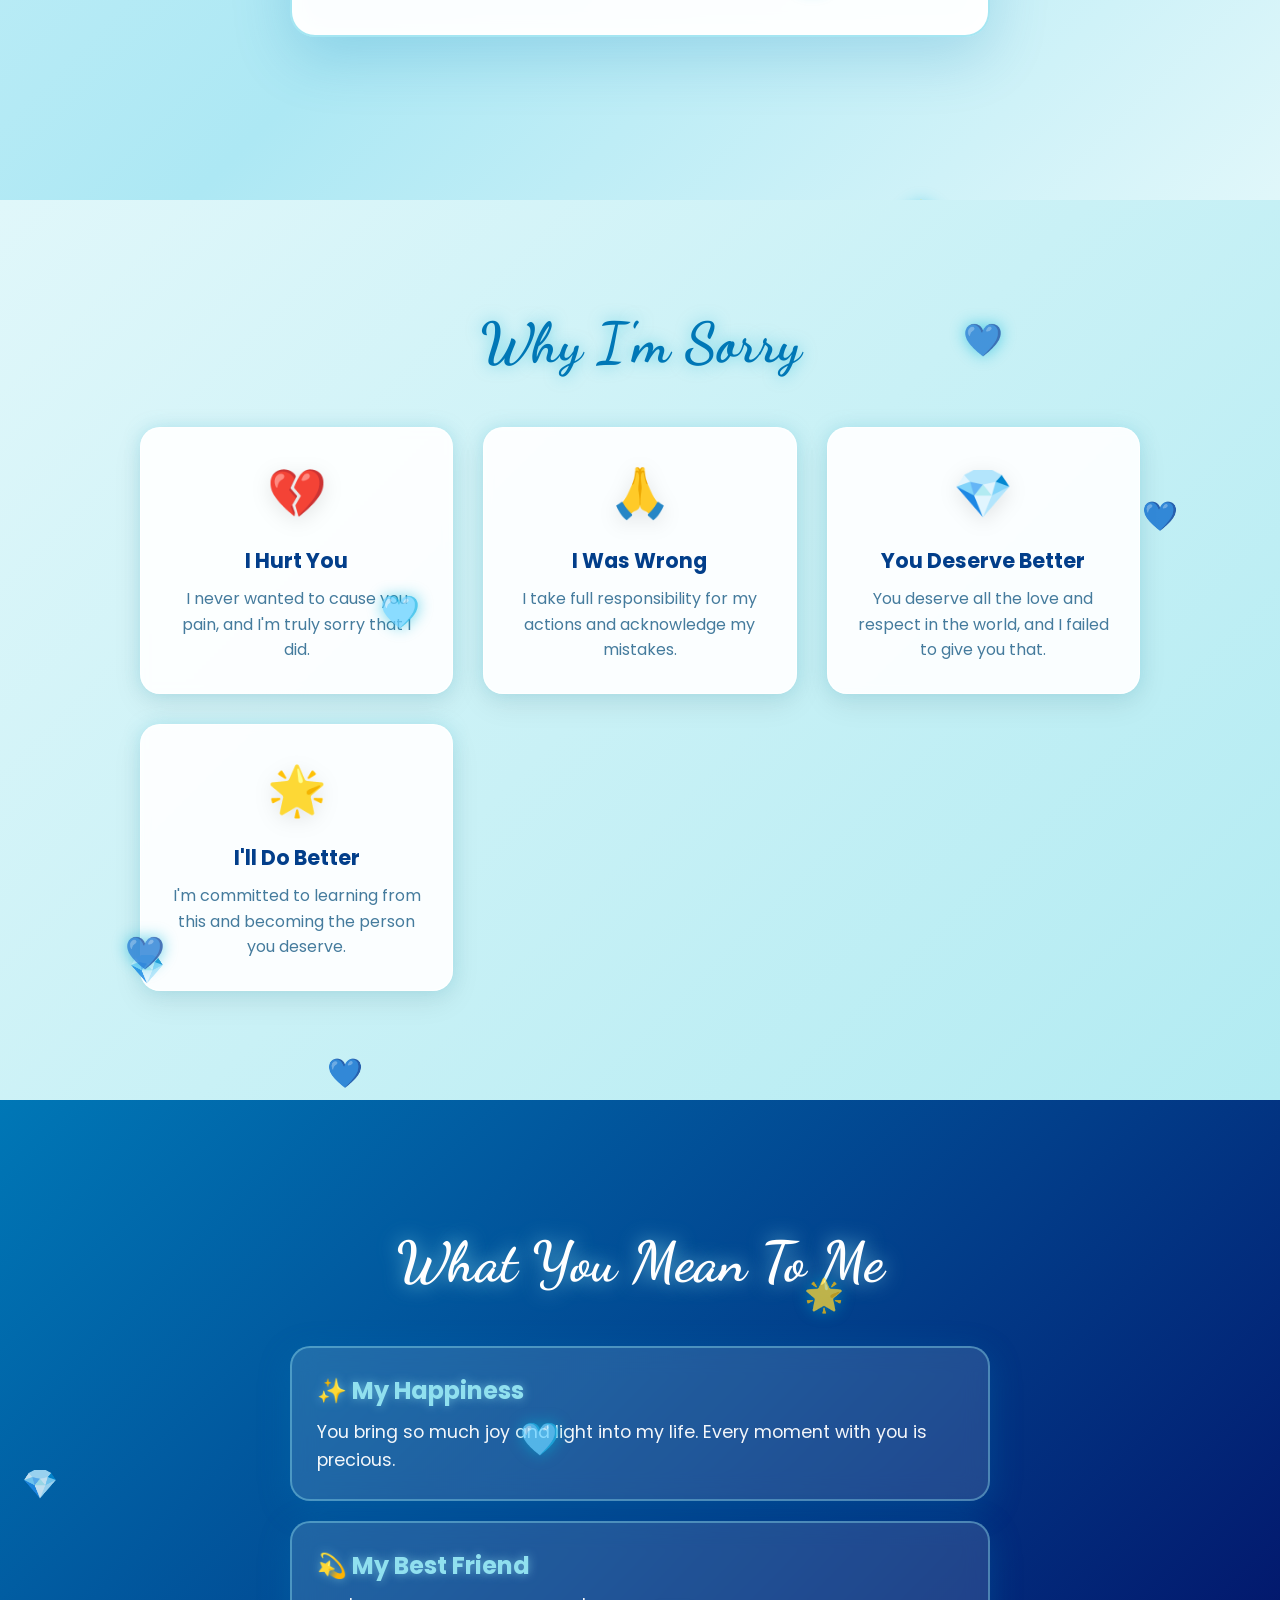
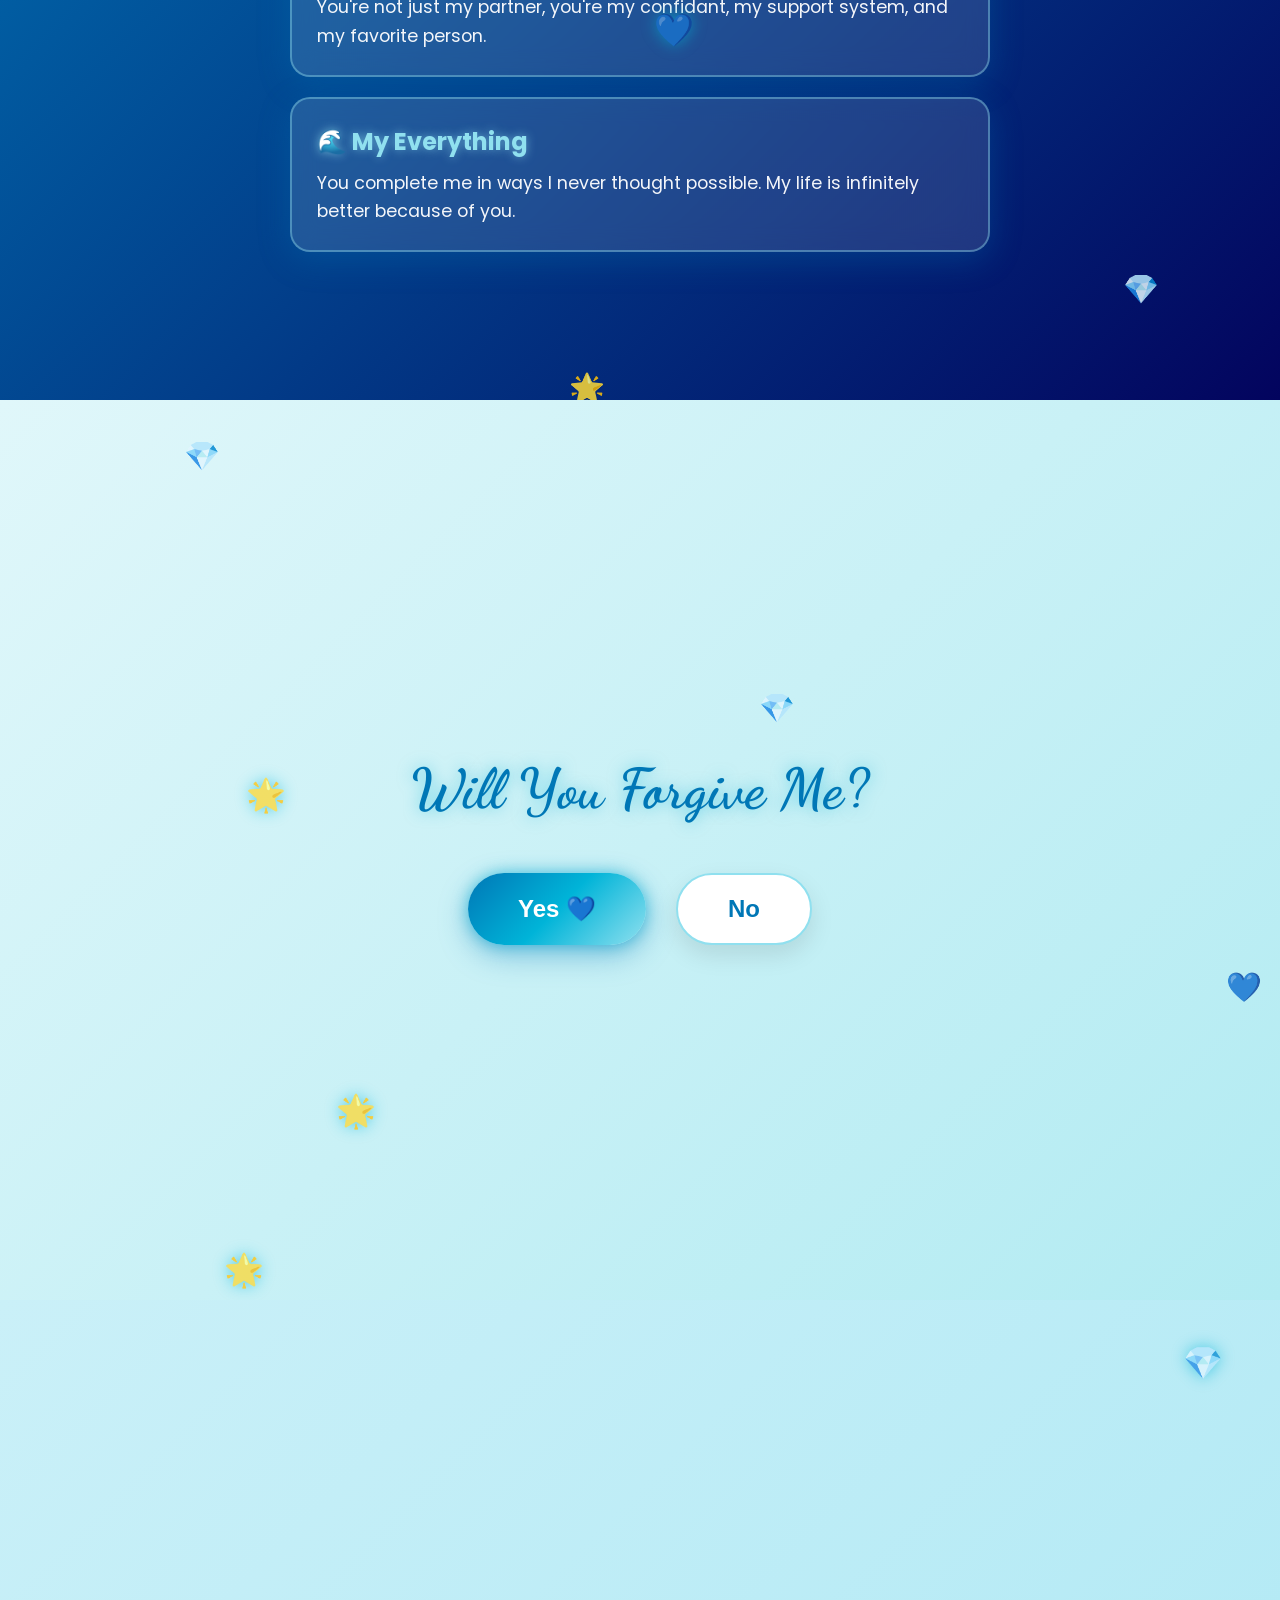
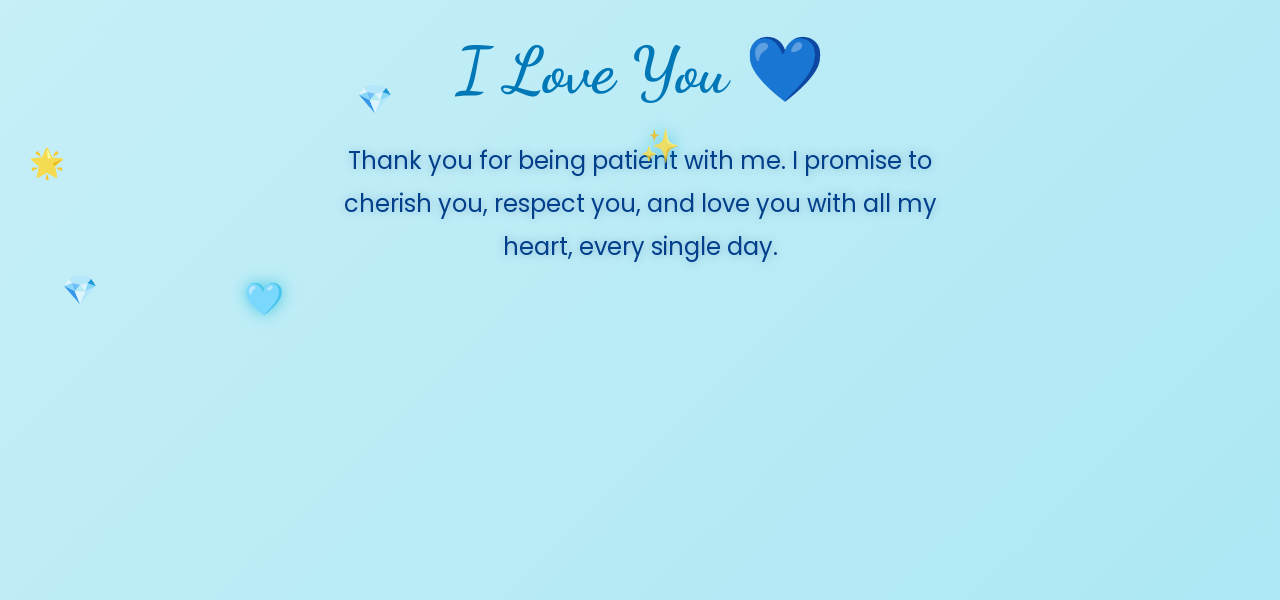
==== commit 2051875c: "Revise background audio element with fallback Updated audio element to include fallback message for " ====
--- a/index.html
+++ b/index.html
@@ -102,10 +102,12 @@
         <p>Thank you for being patient with me. I promise to cherish you, respect you, and love you with all my heart, every single day.</p>
     </section>
     
-    <!-- Background Audio (Place a song.mp3 file in your project folder) -->
-    <audio id="bg-music" loop>
-        <source src="AUD-20261107-WA0021.mp3" type="audio/mpeg">
-    </audio>
+    <!-- Background Audio Element -->
+<audio id="bgMusic" loop>
+    <source src="AUD-20261107-WA0021.mp3" type="audio/mpeg">
+    Your browser does not support the audio element.
+</audio>
+
 
     <script src="script.js"></script>
 </body>
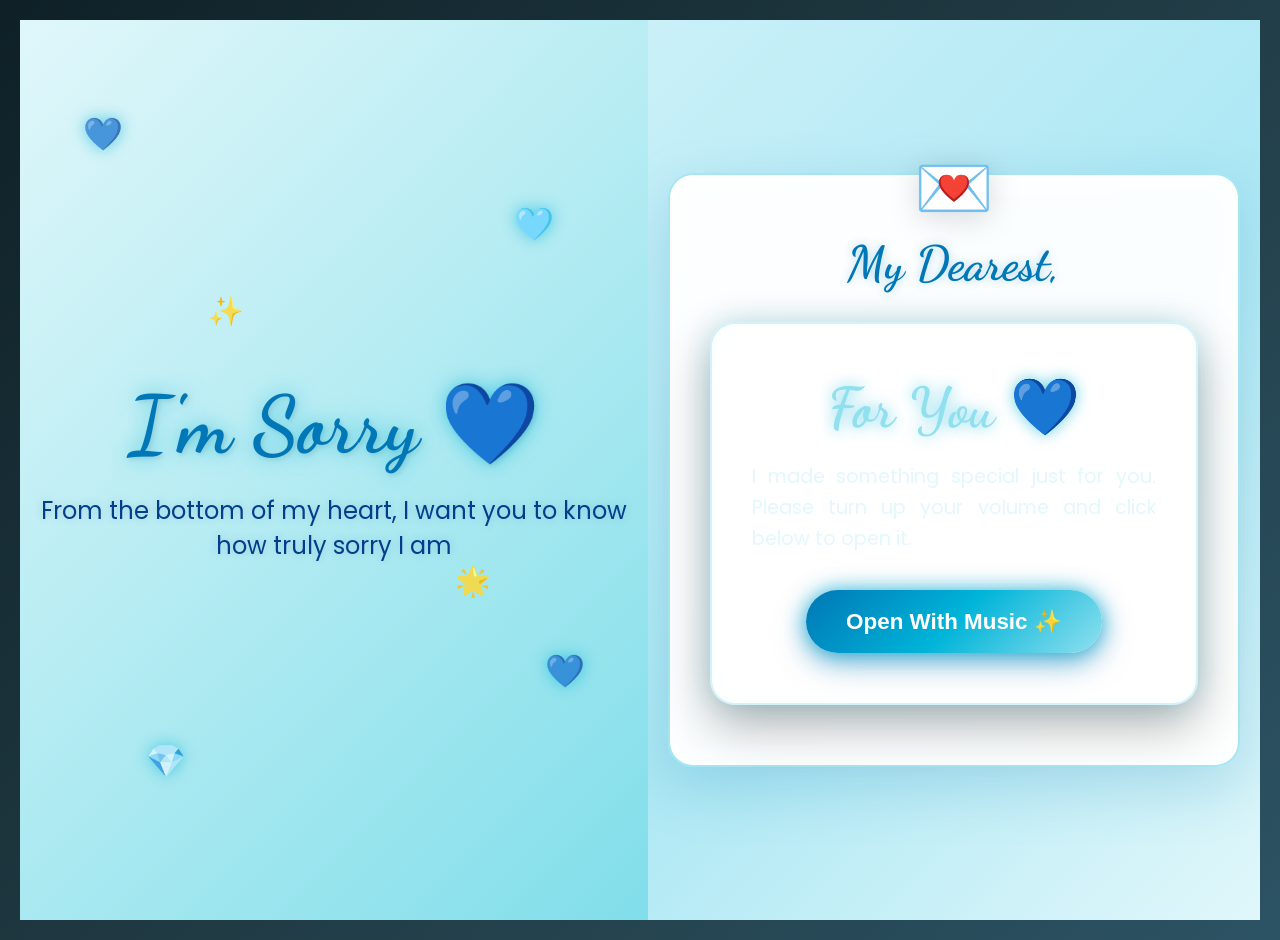
==== commit b32b5c6c: "Refactor HTML structure and styles for apology page" ====
--- a/index.html
+++ b/index.html
@@ -29,86 +29,121 @@
     <section class="section letter-section">
         <div class="letter">
             <h2>My Dearest,</h2>
-            <p>I know I hurt you, and for that, I am deeply sorry. You mean the world to me, and the thought of causing you pain breaks my heart.</p>
-            <p>I was wrong, and I take full responsibility for my actions. You deserve better, and I promise to do better. Your happiness means everything to me.</p>
-            <p>Please know that my love for you is genuine and unwavering. I value you more than words can express, and I'm committed to making things right.</p>
-            <div class="signature">Forever yours ✨💙</div>
-        </div>
-    </section>
+<!DOCTYPE html>
+<html lang="en">
+<head>
+    <meta charset="UTF-8">
+    <meta name="viewport" content="width=device-width, initial-scale=1.0">
+    <title>A Special Message For You ✨💙</title>
+    <link rel="preconnect" href="https://fonts.googleapis.com">
+    <link rel="preconnect" href="https://fonts.gstatic.com" crossorigin>
+    <link href="https://fonts.googleapis.com/css2?family=Dancing+Script:wght@700&family=Poppins:wght@300;400;600&display=swap" rel="stylesheet">
+    <style>
+        * {
+            margin: 0;
+            padding: 0;
+            box-sizing: border-box;
+        }
 
-    <!-- Reasons Section -->
-    <section class="section reasons-section">
-        <h2>Why I'm Sorry</h2>
-        <div class="reasons-grid">
-            <div class="reason-card">
-                <div class="emoji">💔</div>
-                <h3>I Hurt You</h3>
-                <p>I never wanted to cause you pain, and I'm truly sorry that I did.</p>
-            </div>
-            <div class="reason-card">
-                <div class="emoji">🙏</div>
-                <h3>I Was Wrong</h3>
-                <p>I take full responsibility for my actions and acknowledge my mistakes.</p>
-            </div>
-            <div class="reason-card">
-                <div class="emoji">💎</div>
-                <h3>You Deserve Better</h3>
-                <p>You deserve all the love and respect in the world, and I failed to give you that.</p>
-            </div>
-            <div class="reason-card">
-                <div class="emoji">🌟</div>
-                <h3>I'll Do Better</h3>
-                <p>I'm committed to learning from this and becoming the person you deserve.</p>
-            </div>
-        </div>
-    </section>
+        body {
+            font-family: 'Poppins', sans-serif;
+            min-height: 100vh;
+            display: flex;
+            justify-content: center;
+            align-items: center;
+            background: linear-gradient(135deg, #0f2027 0%, #203a43 50%, #2c5364 100%);
+            overflow: hidden;
+            color: white;
+            text-align: center;
+            padding: 20px;
+        }
 
-    <!-- Appreciation Section -->
-    <section class="section appreciation-section">
-        <h2>What You Mean To Me</h2>
-        <div class="appreciation-list">
-            <div class="appreciation-item">
-                <h3>✨ My Happiness</h3>
-                <p>You bring so much joy and light into my life. Every moment with you is precious.</p>
-            </div>
-            <div class="appreciation-item">
-                <h3>💫 My Best Friend</h3>
-                <p>You're not just my partner, you're my confidant, my support system, and my favorite person.</p>
-            </div>
-            <div class="appreciation-item">
-                <h3>🌊 My Everything</h3>
-                <p>You complete me in ways I never thought possible. My life is infinitely better because of you.</p>
-            </div>
-        </div>
-    </section>
+        .welcome-card {
+            background: rgba(255, 255, 255, 0.1);
+            backdrop-filter: blur(15px);
+            padding: 50px 40px;
+            border-radius: 25px;
+            border: 2px solid rgba(144, 224, 239, 0.4);
+            box-shadow: 0 20px 50px rgba(0, 0, 0, 0.3), 0 0 30px rgba(0, 180, 216, 0.2);
+            max-width: 500px;
+            width: 100%;
+            animation: fadeIn 1.5s ease-out;
+        }
 
-    <!-- Forgiveness Section -->
-    <section class="section forgiveness-section">
-        <h2>Will You Forgive Me?</h2>
-        <div class="buttons-container" id="buttonsContainer">
-            <button class="btn btn-yes" onclick="forgive()">Yes 💙</button>
-            <button class="btn btn-no" id="noBtn">No</button>
-        </div>
-        <div class="success-message" id="successMessage">
-            <h2>Thank You! 💙✨</h2>
-            <p>You've made me the happiest person in the world!</p>
-            <div class="success-hearts">🩵 ✨ 💙 💎 🌊 🌟 🩵</div>
-        </div>
-    </section>
+        .welcome-card h1 {
+            font-family: 'Dancing Script', cursive;
+            font-size: 3.5rem;
+            color: #90e0ef;
+            margin-bottom: 20px;
+            text-shadow: 0 0 15px rgba(0, 180, 216, 0.6);
+        }
 
-    <!-- Final Section -->
-    <section class="section final-section">
-        <h2>I Love You 💙</h2>
-        <p>Thank you for being patient with me. I promise to cherish you, respect you, and love you with all my heart, every single day.</p>
-    </section>
-    
-    <!-- Background Audio Element -->
-<audio id="bgMusic" loop>
-    <source src="AUD-20261107-WA0021.mp3" type="audio/mpeg">
-    Your browser does not support the audio element.
-</audio>
+        .welcome-card p {
+            font-size: 1.2rem;
+            line-height: 1.6;
+            color: #e0f7fa;
+            margin-bottom: 35px;
+            opacity: 0.9;
+        }
 
+        .btn-open {
+            background: linear-gradient(135deg, #0077b6 0%, #00b4d8 50%, #90e0ef 100%);
+            color: white;
+            border: none;
+            padding: 18px 40px;
+            font-size: 1.4rem;
+            font-weight: 600;
+            border-radius: 50px;
+            cursor: pointer;
+            transition: all 0.3s ease;
+            box-shadow: 0 10px 30px rgba(0, 119, 182, 0.5), 0 0 20px rgba(0, 180, 216, 0.7);
+            text-decoration: none;
+            display: inline-block;
+        }
 
-    <script src="script.js"></script>
+        .btn-open:hover {
+            transform: scale(1.08);
+            box-shadow: 0 15px 40px rgba(0, 180, 216, 0.8), 0 0 30px rgba(144, 224, 239, 0.9);
+        }
+
+        @keyframes fadeIn {
+            from { opacity: 0; transform: translateY(30px); }
+            to { opacity: 1; transform: translateY(0); }
+        }
+    </style>
+</head>
+<body>
+
+    <!-- Background Audio (Change 'your-song.mp3' to your actual uploaded song filename) -->
+    <audio id="bgMusic" loop>
+        <source src="AUD-20261107-WA0021.mp3" type="audio/mpeg">
+        Your browser does not support the audio element.
+    </audio>
+
+    <div class="welcome-card">
+        <h1>For You 💙</h1>
+        <p>I made something special just for you. Please turn up your volume and click below to open it.</p>
+        <button class="btn-open" onclick="openApologySite()">Open With Music ✨</button>
+    </div>
+
+    <script>
+        function openApologySite() {
+            const music = document.getElementById('bgMusic');
+            
+            // Play music user interaction trigger
+            music.play().catch(error => {
+                console.log("Audio play error:", error);
+            });
+
+            // Save state in browser session so the music continues smoothly on the next page
+            // (Note: For seamless music cross-page continuation, keeping it on a single page or using local storage helps, 
+            // but the easiest way is to transition after a tiny moment or use a query parameter)
+            
+            setTimeout(() => {
+                window.location.href = "apology.html";
+            }, 400); // Small smooth delay
+        }
+    </script>
 </body>
 </html>
+
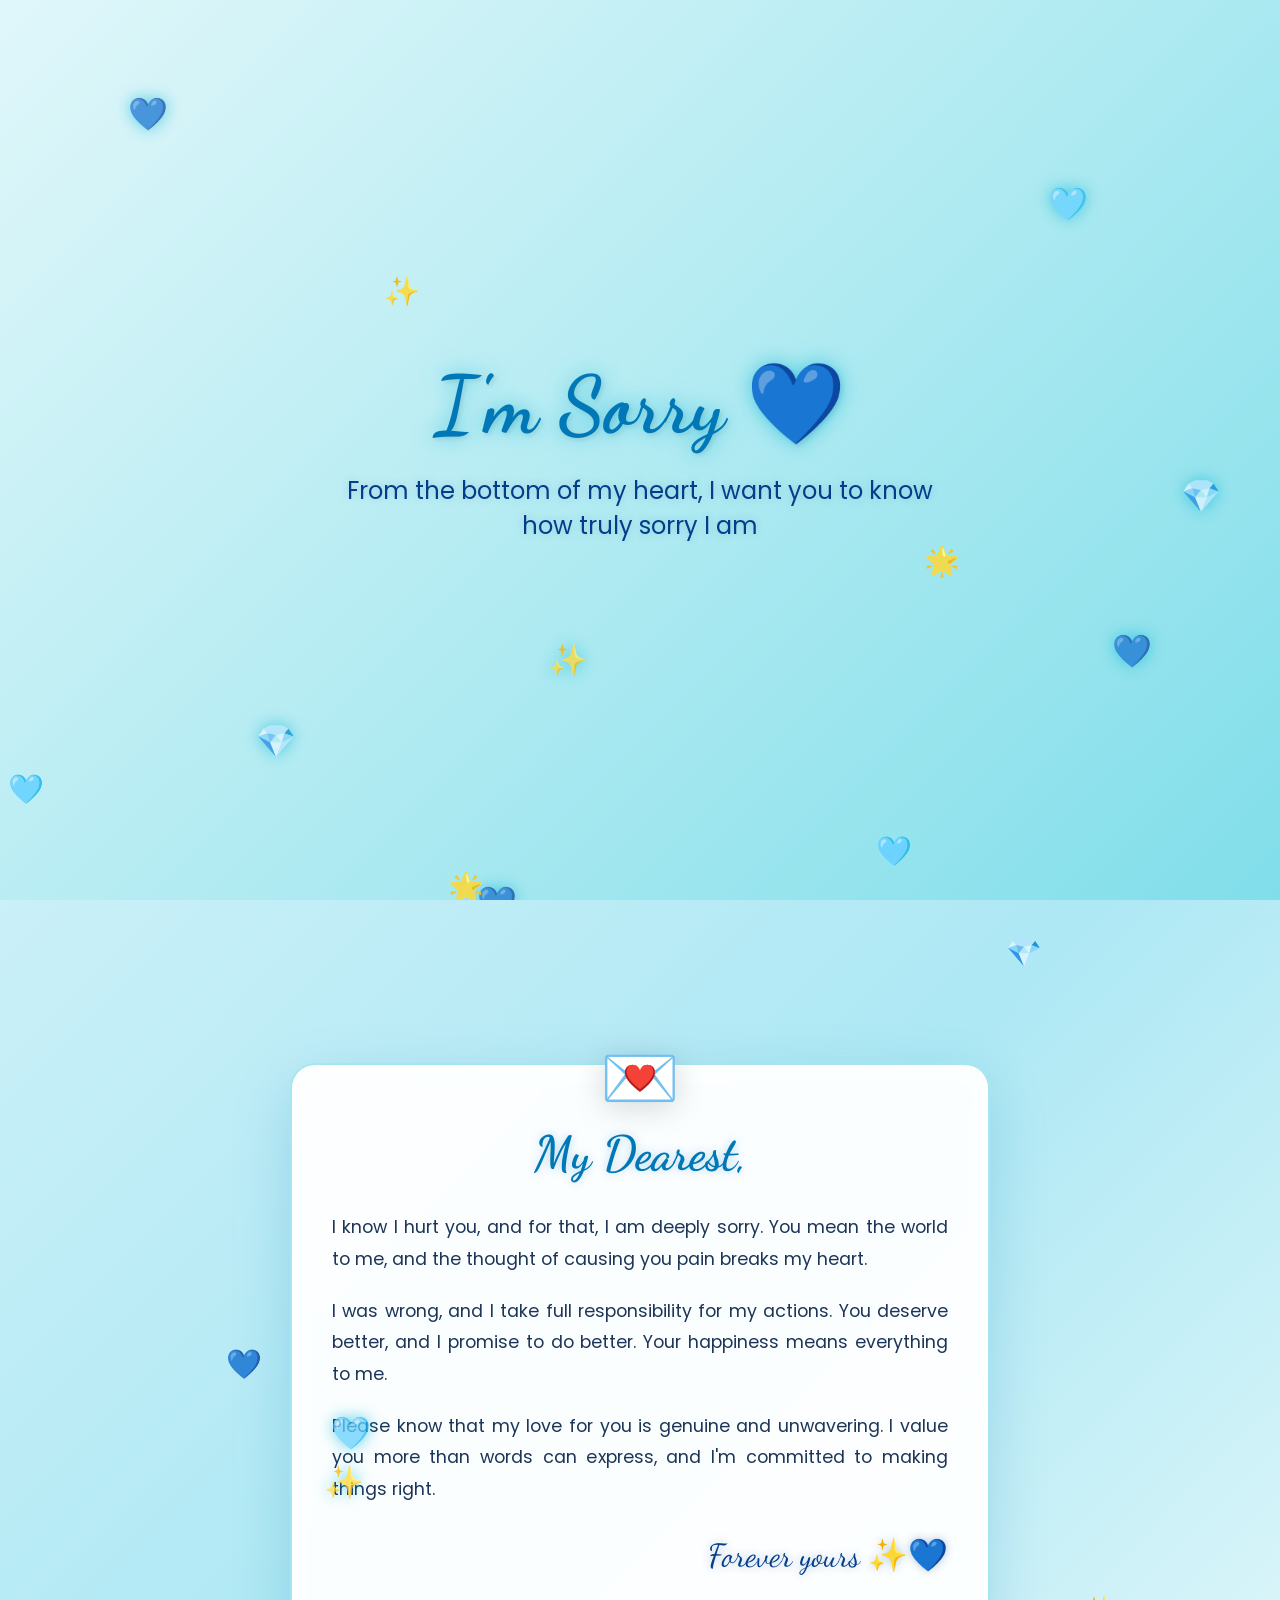
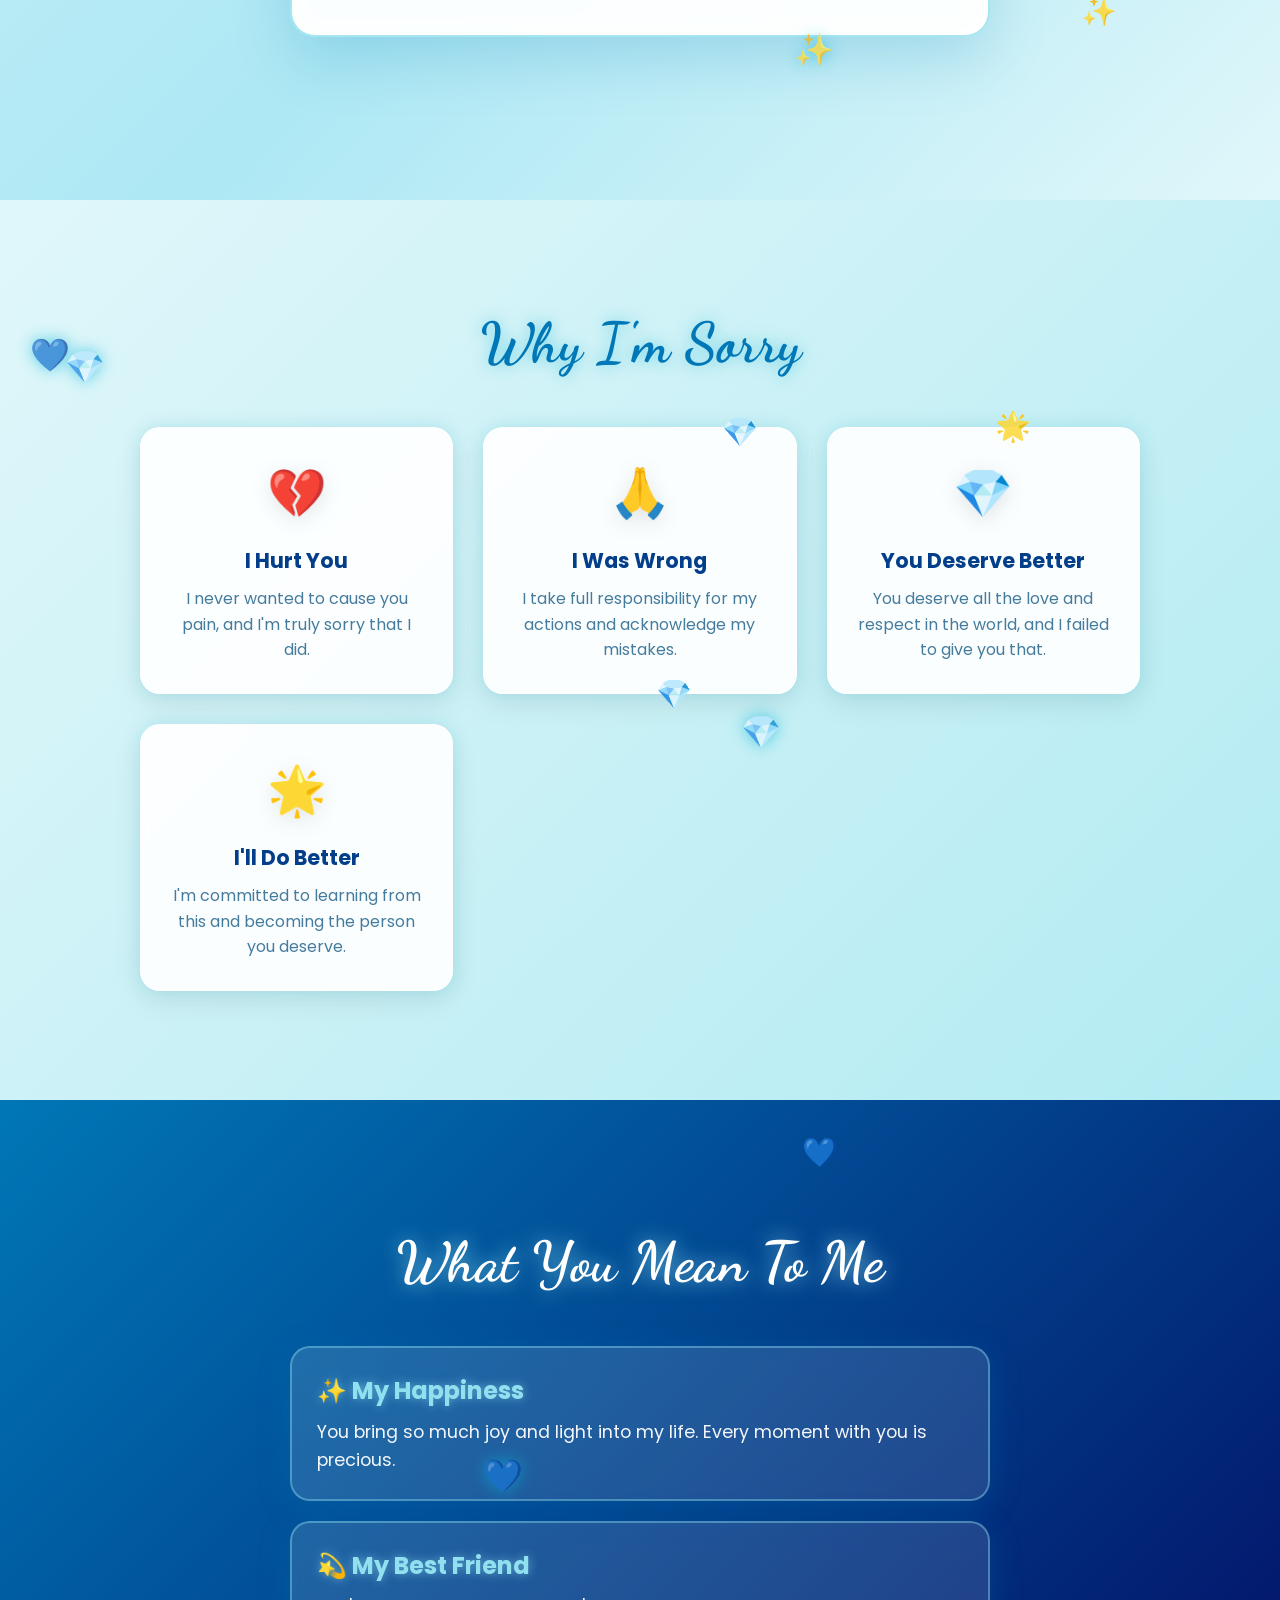
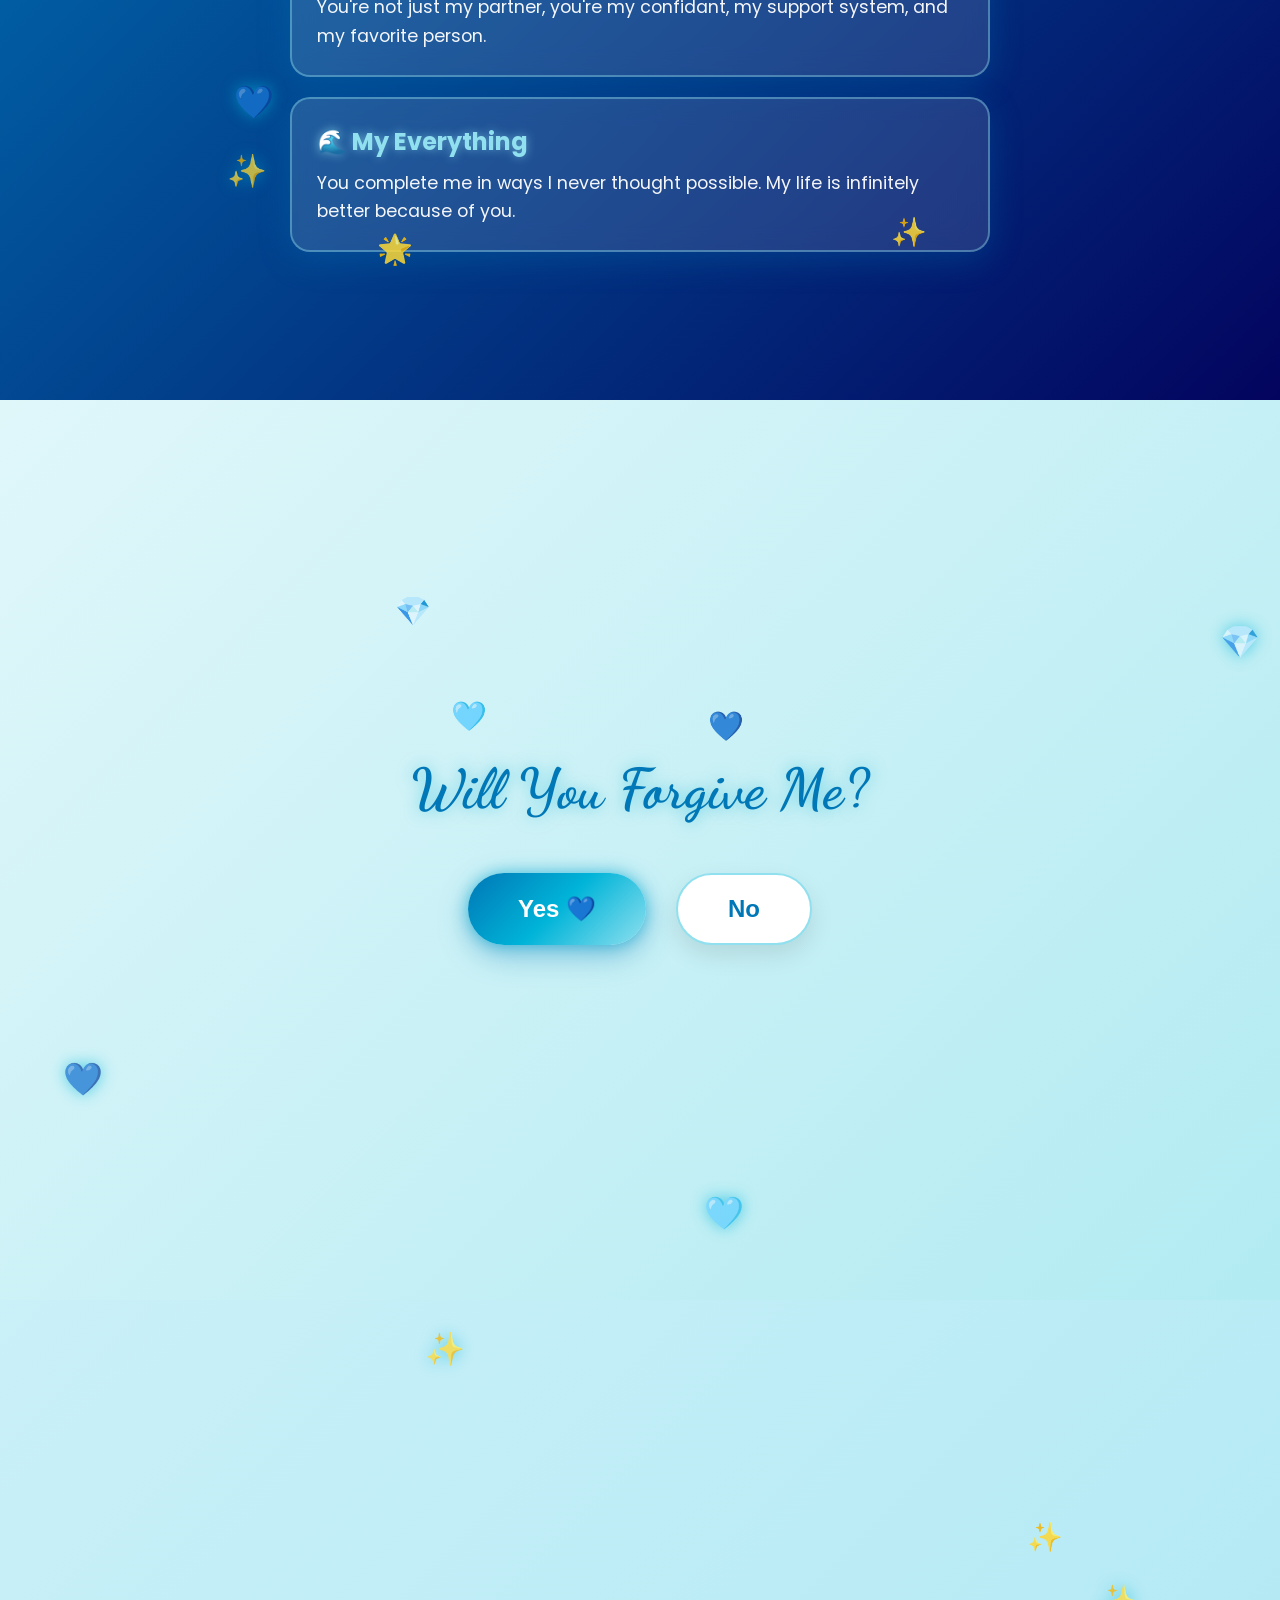
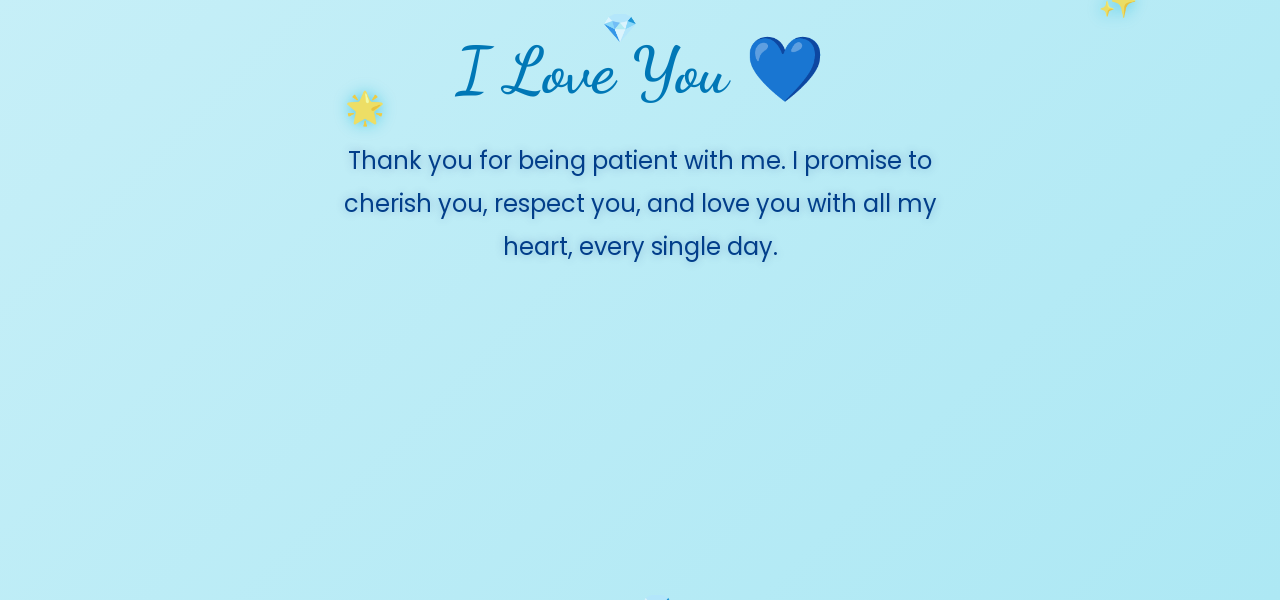
==== commit 42aed2da: "Add files via upload" ====
--- a/index.html
+++ b/index.html
@@ -29,121 +29,84 @@
     <section class="section letter-section">
         <div class="letter">
             <h2>My Dearest,</h2>
-<!DOCTYPE html>
-<html lang="en">
-<head>
-    <meta charset="UTF-8">
-    <meta name="viewport" content="width=device-width, initial-scale=1.0">
-    <title>A Special Message For You ✨💙</title>
-    <link rel="preconnect" href="https://fonts.googleapis.com">
-    <link rel="preconnect" href="https://fonts.gstatic.com" crossorigin>
-    <link href="https://fonts.googleapis.com/css2?family=Dancing+Script:wght@700&family=Poppins:wght@300;400;600&display=swap" rel="stylesheet">
-    <style>
-        * {
-            margin: 0;
-            padding: 0;
-            box-sizing: border-box;
-        }
+            <p>I know I hurt you, and for that, I am deeply sorry. You mean the world to me, and the thought of causing you pain breaks my heart.</p>
+            <p>I was wrong, and I take full responsibility for my actions. You deserve better, and I promise to do better. Your happiness means everything to me.</p>
+            <p>Please know that my love for you is genuine and unwavering. I value you more than words can express, and I'm committed to making things right.</p>
+            <div class="signature">Forever yours ✨💙</div>
+        </div>
+    </section>
 
-        body {
-            font-family: 'Poppins', sans-serif;
-            min-height: 100vh;
-            display: flex;
-            justify-content: center;
-            align-items: center;
-            background: linear-gradient(135deg, #0f2027 0%, #203a43 50%, #2c5364 100%);
-            overflow: hidden;
-            color: white;
-            text-align: center;
-            padding: 20px;
-        }
+    <!-- Reasons Section -->
+    <section class="section reasons-section">
+        <h2>Why I'm Sorry</h2>
+        <div class="reasons-grid">
+            <div class="reason-card">
+                <div class="emoji">💔</div>
+                <h3>I Hurt You</h3>
+                <p>I never wanted to cause you pain, and I'm truly sorry that I did.</p>
+            </div>
+            <div class="reason-card">
+                <div class="emoji">🙏</div>
+                <h3>I Was Wrong</h3>
+                <p>I take full responsibility for my actions and acknowledge my mistakes.</p>
+            </div>
+            <div class="reason-card">
+                <div class="emoji">💎</div>
+                <h3>You Deserve Better</h3>
+                <p>You deserve all the love and respect in the world, and I failed to give you that.</p>
+            </div>
+            <div class="reason-card">
+                <div class="emoji">🌟</div>
+                <h3>I'll Do Better</h3>
+                <p>I'm committed to learning from this and becoming the person you deserve.</p>
+            </div>
+        </div>
+    </section>
 
-        .welcome-card {
-            background: rgba(255, 255, 255, 0.1);
-            backdrop-filter: blur(15px);
-            padding: 50px 40px;
-            border-radius: 25px;
-            border: 2px solid rgba(144, 224, 239, 0.4);
-            box-shadow: 0 20px 50px rgba(0, 0, 0, 0.3), 0 0 30px rgba(0, 180, 216, 0.2);
-            max-width: 500px;
-            width: 100%;
-            animation: fadeIn 1.5s ease-out;
-        }
+    <!-- Appreciation Section -->
+    <section class="section appreciation-section">
+        <h2>What You Mean To Me</h2>
+        <div class="appreciation-list">
+            <div class="appreciation-item">
+                <h3>✨ My Happiness</h3>
+                <p>You bring so much joy and light into my life. Every moment with you is precious.</p>
+            </div>
+            <div class="appreciation-item">
+                <h3>💫 My Best Friend</h3>
+                <p>You're not just my partner, you're my confidant, my support system, and my favorite person.</p>
+            </div>
+            <div class="appreciation-item">
+                <h3>🌊 My Everything</h3>
+                <p>You complete me in ways I never thought possible. My life is infinitely better because of you.</p>
+            </div>
+        </div>
+    </section>
 
-        .welcome-card h1 {
-            font-family: 'Dancing Script', cursive;
-            font-size: 3.5rem;
-            color: #90e0ef;
-            margin-bottom: 20px;
-            text-shadow: 0 0 15px rgba(0, 180, 216, 0.6);
-        }
+    <!-- Forgiveness Section -->
+    <section class="section forgiveness-section">
+        <h2>Will You Forgive Me?</h2>
+        <div class="buttons-container" id="buttonsContainer">
+            <button class="btn btn-yes" onclick="forgive()">Yes 💙</button>
+            <button class="btn btn-no" id="noBtn">No</button>
+        </div>
+        <div class="success-message" id="successMessage">
+            <h2>Thank You! 💙✨</h2>
+            <p>You've made me the happiest person in the world!</p>
+            <div class="success-hearts">🩵 ✨ 💙 💎 🌊 🌟 🩵</div>
+        </div>
+    </section>
 
-        .welcome-card p {
-            font-size: 1.2rem;
-            line-height: 1.6;
-            color: #e0f7fa;
-            margin-bottom: 35px;
-            opacity: 0.9;
-        }
-
-        .btn-open {
-            background: linear-gradient(135deg, #0077b6 0%, #00b4d8 50%, #90e0ef 100%);
-            color: white;
-            border: none;
-            padding: 18px 40px;
-            font-size: 1.4rem;
-            font-weight: 600;
-            border-radius: 50px;
-            cursor: pointer;
-            transition: all 0.3s ease;
-            box-shadow: 0 10px 30px rgba(0, 119, 182, 0.5), 0 0 20px rgba(0, 180, 216, 0.7);
-            text-decoration: none;
-            display: inline-block;
-        }
-
-        .btn-open:hover {
-            transform: scale(1.08);
-            box-shadow: 0 15px 40px rgba(0, 180, 216, 0.8), 0 0 30px rgba(144, 224, 239, 0.9);
-        }
-
-        @keyframes fadeIn {
-            from { opacity: 0; transform: translateY(30px); }
-            to { opacity: 1; transform: translateY(0); }
-        }
-    </style>
-</head>
-<body>
-
-    <!-- Background Audio (Change 'your-song.mp3' to your actual uploaded song filename) -->
-    <audio id="bgMusic" loop>
-        <source src="AUD-20261107-WA0021.mp3" type="audio/mpeg">
-        Your browser does not support the audio element.
+    <!-- Final Section -->
+    <section class="section final-section">
+        <h2>I Love You 💙</h2>
+        <p>Thank you for being patient with me. I promise to cherish you, respect you, and love you with all my heart, every single day.</p>
+    </section>
+    
+    <!-- Background Audio (Place a song.mp3 file in your project folder) -->
+    <audio id="bg-music" loop>
+        <source src="song.mp3" type="audio/mpeg">
     </audio>
 
-    <div class="welcome-card">
-        <h1>For You 💙</h1>
-        <p>I made something special just for you. Please turn up your volume and click below to open it.</p>
-        <button class="btn-open" onclick="openApologySite()">Open With Music ✨</button>
-    </div>
-
-    <script>
-        function openApologySite() {
-            const music = document.getElementById('bgMusic');
-            
-            // Play music user interaction trigger
-            music.play().catch(error => {
-                console.log("Audio play error:", error);
-            });
-
-            // Save state in browser session so the music continues smoothly on the next page
-            // (Note: For seamless music cross-page continuation, keeping it on a single page or using local storage helps, 
-            // but the easiest way is to transition after a tiny moment or use a query parameter)
-            
-            setTimeout(() => {
-                window.location.href = "apology.html";
-            }, 400); // Small smooth delay
-        }
-    </script>
+    <script src="script.js"></script>
 </body>
 </html>
-
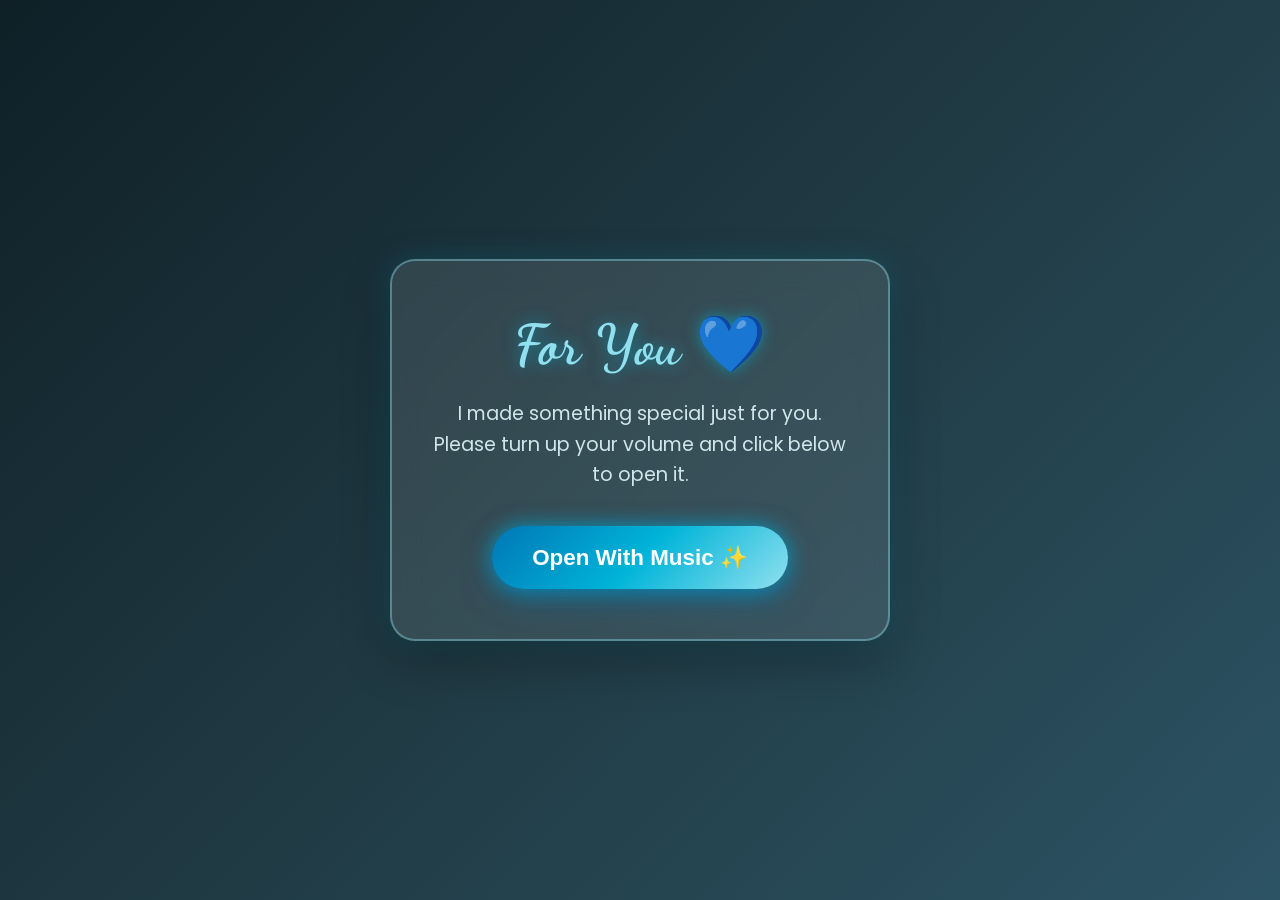
==== commit ec3b0ca8: "Add files via upload" ====
--- a/index.html
+++ b/index.html
@@ -3,110 +3,115 @@
 <head>
     <meta charset="UTF-8">
     <meta name="viewport" content="width=device-width, initial-scale=1.0">
-    <title>I'm Sorry & Forever Yours ✨💙</title>
+    <title>A Special Message For You ✨💙</title>
     <link rel="preconnect" href="https://fonts.googleapis.com">
     <link rel="preconnect" href="https://fonts.gstatic.com" crossorigin>
     <link href="https://fonts.googleapis.com/css2?family=Dancing+Script:wght@700&family=Poppins:wght@300;400;600&display=swap" rel="stylesheet">
-    <link rel="stylesheet" href="style.css">
+    <style>
+        * {
+            margin: 0;
+            padding: 0;
+            box-sizing: border-box;
+        }
+
+        body {
+            font-family: 'Poppins', sans-serif;
+            min-height: 100vh;
+            display: flex;
+            justify-content: center;
+            align-items: center;
+            background: linear-gradient(135deg, #0f2027 0%, #203a43 50%, #2c5364 100%);
+            overflow: hidden;
+            color: white;
+            text-align: center;
+            padding: 20px;
+        }
+
+        .welcome-card {
+            background: rgba(255, 255, 255, 0.1);
+            backdrop-filter: blur(15px);
+            padding: 50px 40px;
+            border-radius: 25px;
+            border: 2px solid rgba(144, 224, 239, 0.4);
+            box-shadow: 0 20px 50px rgba(0, 0, 0, 0.3), 0 0 30px rgba(0, 180, 216, 0.2);
+            max-width: 500px;
+            width: 100%;
+            animation: fadeIn 1.5s ease-out;
+        }
+
+        .welcome-card h1 {
+            font-family: 'Dancing Script', cursive;
+            font-size: 3.5rem;
+            color: #90e0ef;
+            margin-bottom: 20px;
+            text-shadow: 0 0 15px rgba(0, 180, 216, 0.6);
+        }
+
+        .welcome-card p {
+            font-size: 1.2rem;
+            line-height: 1.6;
+            color: #e0f7fa;
+            margin-bottom: 35px;
+            opacity: 0.9;
+        }
+
+        .btn-open {
+            background: linear-gradient(135deg, #0077b6 0%, #00b4d8 50%, #90e0ef 100%);
+            color: white;
+            border: none;
+            padding: 18px 40px;
+            font-size: 1.4rem;
+            font-weight: 600;
+            border-radius: 50px;
+            cursor: pointer;
+            transition: all 0.3s ease;
+            box-shadow: 0 10px 30px rgba(0, 119, 182, 0.5), 0 0 20px rgba(0, 180, 216, 0.7);
+            text-decoration: none;
+            display: inline-block;
+        }
+
+        .btn-open:hover {
+            transform: scale(1.08);
+            box-shadow: 0 15px 40px rgba(0, 180, 216, 0.8), 0 0 30px rgba(144, 224, 239, 0.9);
+        }
+
+        @keyframes fadeIn {
+            from { opacity: 0; transform: translateY(30px); }
+            to { opacity: 1; transform: translateY(0); }
+        }
+    </style>
 </head>
 <body>
-    <!-- Sparkle Container for Dynamic Glitter -->
-    <div id="sparkle-container"></div>
 
-    <!-- Hero Section -->
-    <section class="section hero">
-        <h1>I'm Sorry 💙</h1>
-        <p>From the bottom of my heart, I want you to know how truly sorry I am</p>
-        <div class="heart" style="top: 10%; left: 10%;">💙</div>
-        <div class="heart" style="top: 20%; right: 15%; animation-delay: 1s;">🩵</div>
-        <div class="heart" style="bottom: 15%; left: 20%; animation-delay: 2s;">💎</div>
-        <div class="heart" style="bottom: 25%; right: 10%; animation-delay: 3s;">💙</div>
-        <div class="sparkle-float" style="top: 30%; left: 30%;">✨</div>
-        <div class="sparkle-float" style="top: 60%; right: 25%; animation-delay: 1.5s;">🌟</div>
-    </section>
-
-    <!-- Letter Section -->
-    <section class="section letter-section">
-        <div class="letter">
-            <h2>My Dearest,</h2>
-            <p>I know I hurt you, and for that, I am deeply sorry. You mean the world to me, and the thought of causing you pain breaks my heart.</p>
-            <p>I was wrong, and I take full responsibility for my actions. You deserve better, and I promise to do better. Your happiness means everything to me.</p>
-            <p>Please know that my love for you is genuine and unwavering. I value you more than words can express, and I'm committed to making things right.</p>
-            <div class="signature">Forever yours ✨💙</div>
-        </div>
-    </section>
-
-    <!-- Reasons Section -->
-    <section class="section reasons-section">
-        <h2>Why I'm Sorry</h2>
-        <div class="reasons-grid">
-            <div class="reason-card">
-                <div class="emoji">💔</div>
-                <h3>I Hurt You</h3>
-                <p>I never wanted to cause you pain, and I'm truly sorry that I did.</p>
-            </div>
-            <div class="reason-card">
-                <div class="emoji">🙏</div>
-                <h3>I Was Wrong</h3>
-                <p>I take full responsibility for my actions and acknowledge my mistakes.</p>
-            </div>
-            <div class="reason-card">
-                <div class="emoji">💎</div>
-                <h3>You Deserve Better</h3>
-                <p>You deserve all the love and respect in the world, and I failed to give you that.</p>
-            </div>
-            <div class="reason-card">
-                <div class="emoji">🌟</div>
-                <h3>I'll Do Better</h3>
-                <p>I'm committed to learning from this and becoming the person you deserve.</p>
-            </div>
-        </div>
-    </section>
-
-    <!-- Appreciation Section -->
-    <section class="section appreciation-section">
-        <h2>What You Mean To Me</h2>
-        <div class="appreciation-list">
-            <div class="appreciation-item">
-                <h3>✨ My Happiness</h3>
-                <p>You bring so much joy and light into my life. Every moment with you is precious.</p>
-            </div>
-            <div class="appreciation-item">
-                <h3>💫 My Best Friend</h3>
-                <p>You're not just my partner, you're my confidant, my support system, and my favorite person.</p>
-            </div>
-            <div class="appreciation-item">
-                <h3>🌊 My Everything</h3>
-                <p>You complete me in ways I never thought possible. My life is infinitely better because of you.</p>
-            </div>
-        </div>
-    </section>
-
-    <!-- Forgiveness Section -->
-    <section class="section forgiveness-section">
-        <h2>Will You Forgive Me?</h2>
-        <div class="buttons-container" id="buttonsContainer">
-            <button class="btn btn-yes" onclick="forgive()">Yes 💙</button>
-            <button class="btn btn-no" id="noBtn">No</button>
-        </div>
-        <div class="success-message" id="successMessage">
-            <h2>Thank You! 💙✨</h2>
-            <p>You've made me the happiest person in the world!</p>
-            <div class="success-hearts">🩵 ✨ 💙 💎 🌊 🌟 🩵</div>
-        </div>
-    </section>
-
-    <!-- Final Section -->
-    <section class="section final-section">
-        <h2>I Love You 💙</h2>
-        <p>Thank you for being patient with me. I promise to cherish you, respect you, and love you with all my heart, every single day.</p>
-    </section>
-    
-    <!-- Background Audio (Place a song.mp3 file in your project folder) -->
-    <audio id="bg-music" loop>
-        <source src="song.mp3" type="audio/mpeg">
+    <!-- Background Audio (Change 'your-song.mp3' to your actual uploaded song filename) -->
+    <audio id="bgMusic" loop>
+        <source src="your-song.mp3" type="audio/mpeg">
+        Your browser does not support the audio element.
     </audio>
 
-    <script src="script.js"></script>
+    <div class="welcome-card">
+        <h1>For You 💙</h1>
+        <p>I made something special just for you. Please turn up your volume and click below to open it.</p>
+        <button class="btn-open" onclick="openApologySite()">Open With Music ✨</button>
+    </div>
+
+    <script>
+        function openApologySite() {
+            const music = document.getElementById('bgMusic');
+            
+            // Play music user interaction trigger
+            music.play().catch(error => {
+                console.log("Audio play error:", error);
+            });
+
+            // Save state in browser session so the music continues smoothly on the next page
+            // (Note: For seamless music cross-page continuation, keeping it on a single page or using local storage helps, 
+            // but the easiest way is to transition after a tiny moment or use a query parameter)
+            
+            setTimeout(() => {
+                window.location.href = "apology.html";
+            }, 400); // Small smooth delay
+        }
+    </script>
 </body>
 </html>
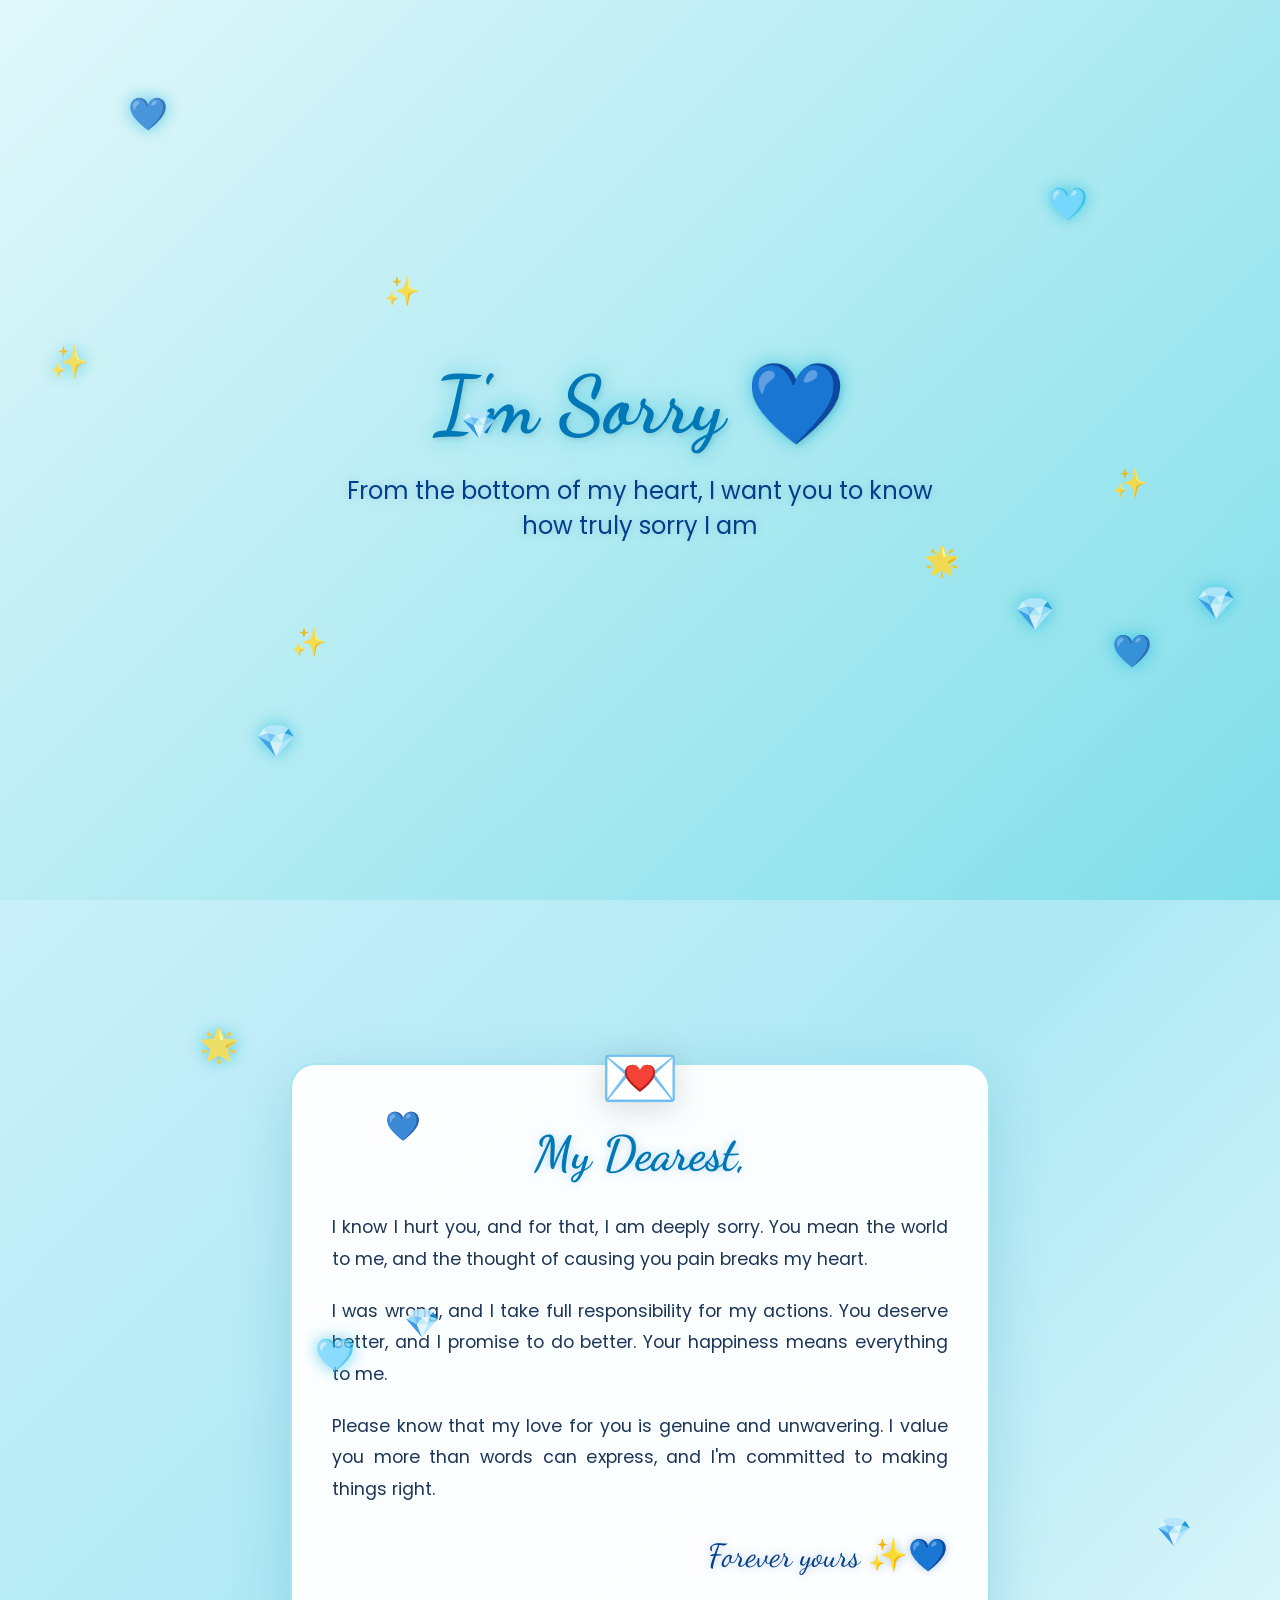
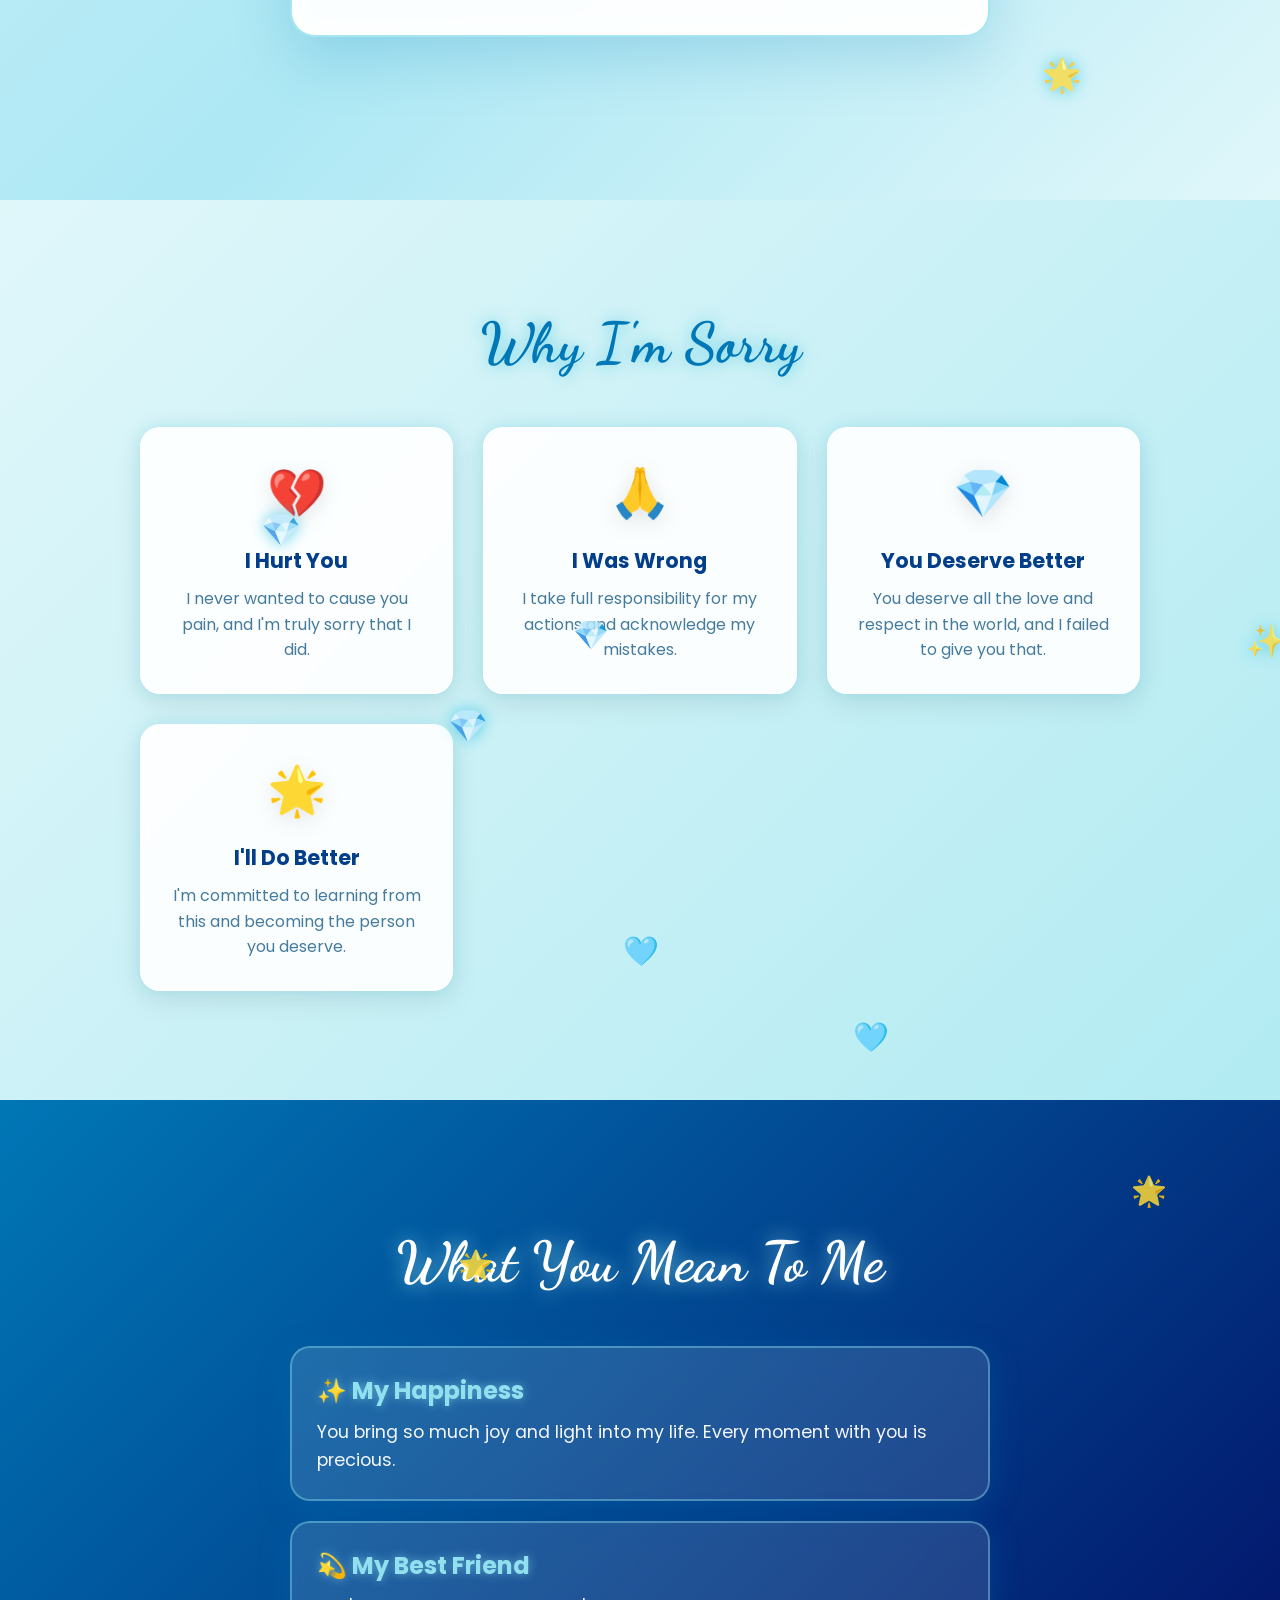
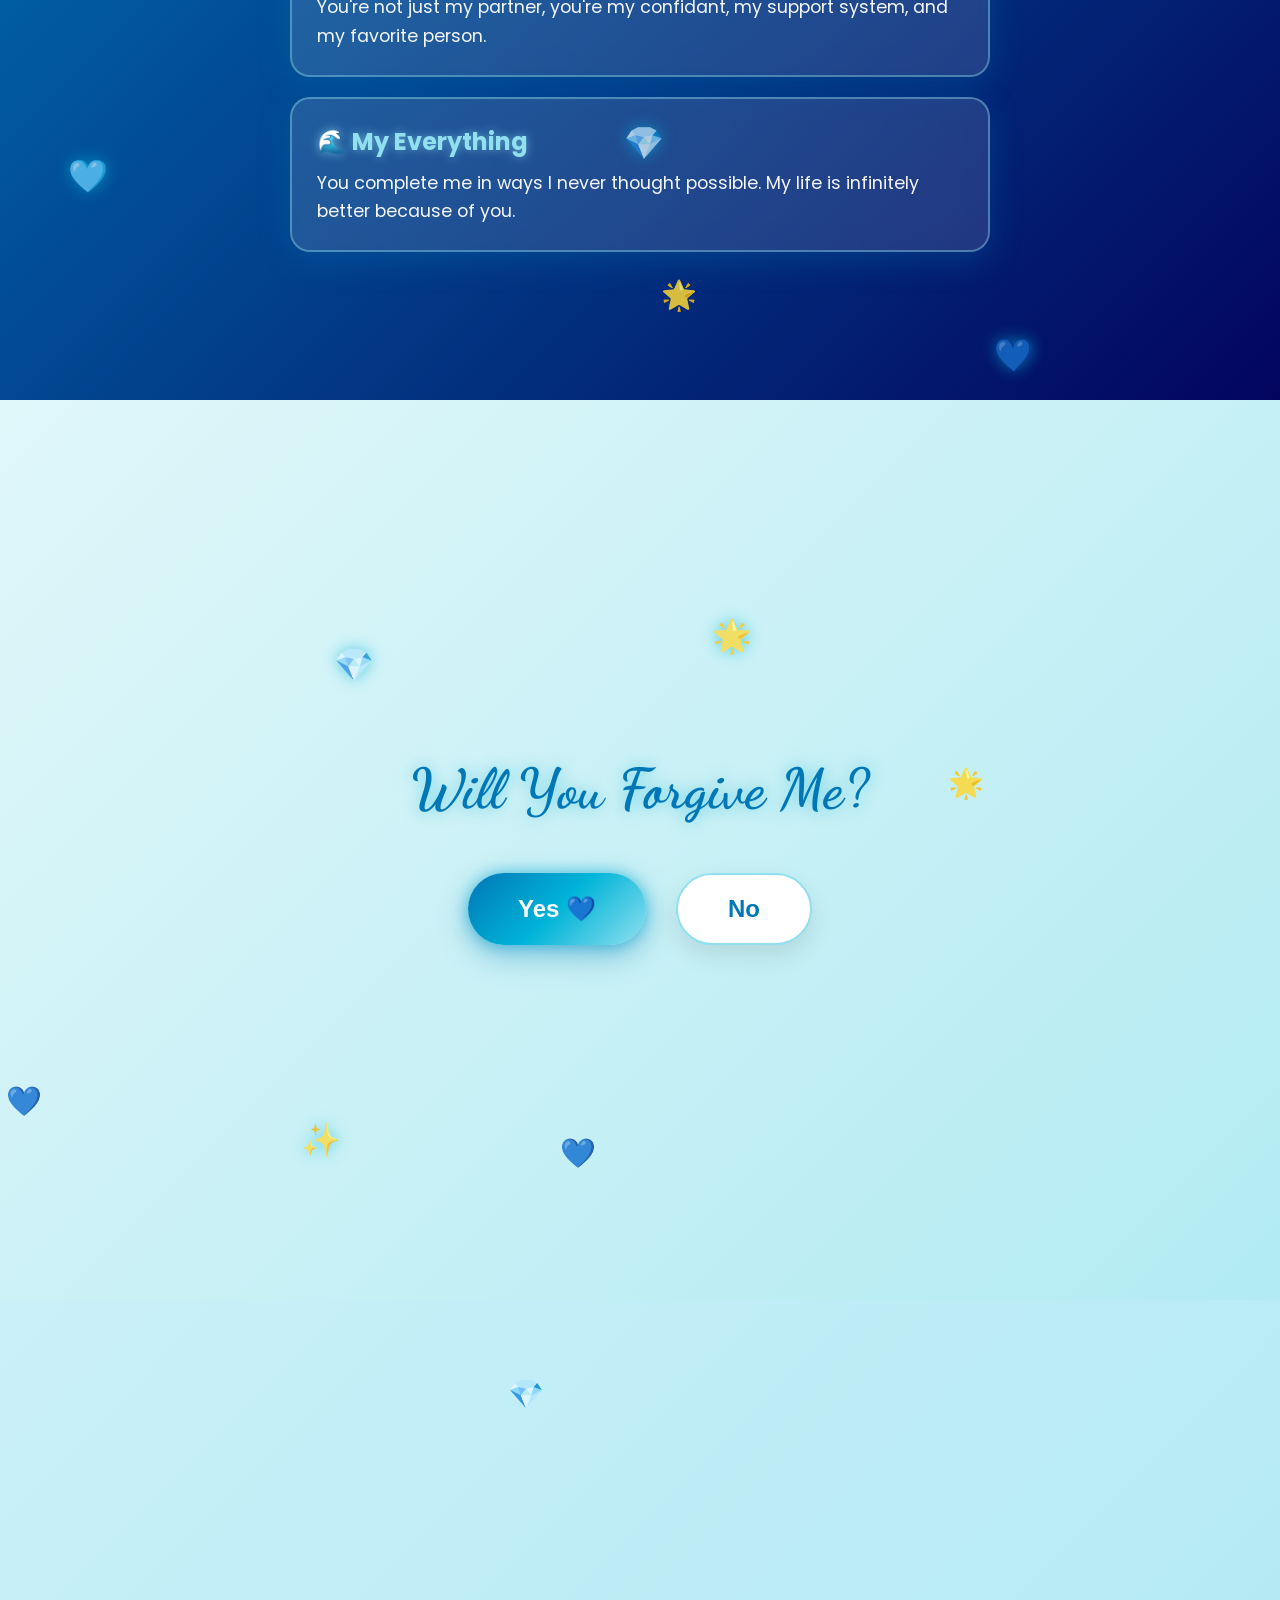
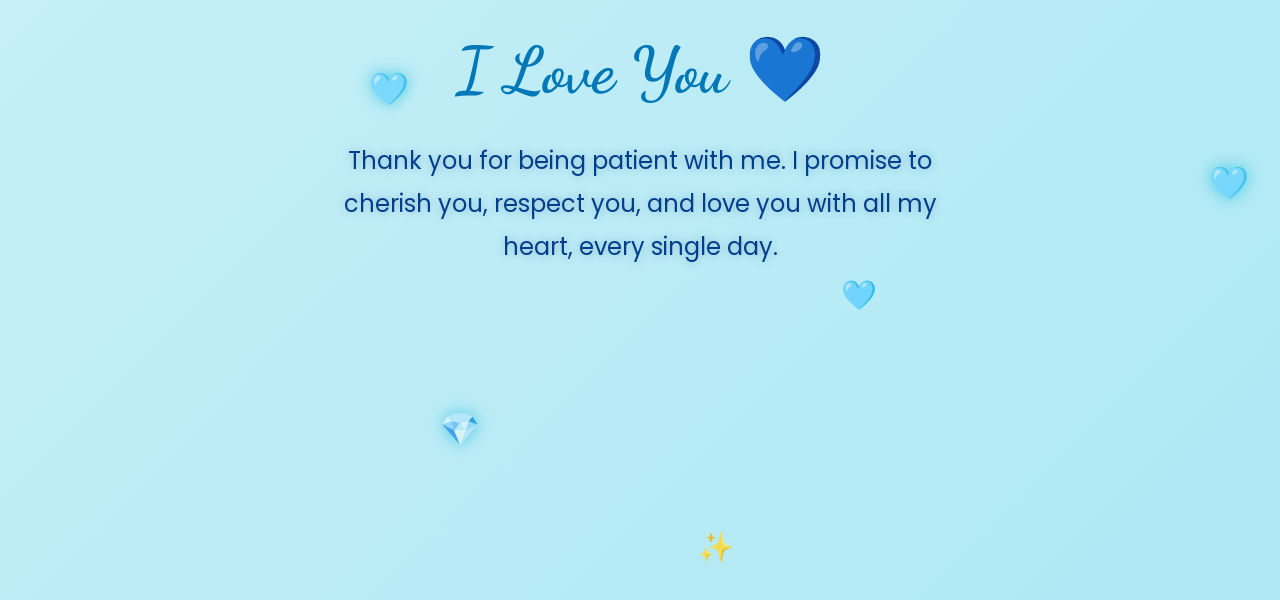
==== commit 31955846: "Add files via upload" ====
--- a/index.html
+++ b/index.html
@@ -3,115 +3,110 @@
 <head>
     <meta charset="UTF-8">
     <meta name="viewport" content="width=device-width, initial-scale=1.0">
-    <title>A Special Message For You ✨💙</title>
+    <title>I'm Sorry & Forever Yours ✨💙</title>
     <link rel="preconnect" href="https://fonts.googleapis.com">
     <link rel="preconnect" href="https://fonts.gstatic.com" crossorigin>
     <link href="https://fonts.googleapis.com/css2?family=Dancing+Script:wght@700&family=Poppins:wght@300;400;600&display=swap" rel="stylesheet">
-    <style>
-        * {
-            margin: 0;
-            padding: 0;
-            box-sizing: border-box;
-        }
-
-        body {
-            font-family: 'Poppins', sans-serif;
-            min-height: 100vh;
-            display: flex;
-            justify-content: center;
-            align-items: center;
-            background: linear-gradient(135deg, #0f2027 0%, #203a43 50%, #2c5364 100%);
-            overflow: hidden;
-            color: white;
-            text-align: center;
-            padding: 20px;
-        }
-
-        .welcome-card {
-            background: rgba(255, 255, 255, 0.1);
-            backdrop-filter: blur(15px);
-            padding: 50px 40px;
-            border-radius: 25px;
-            border: 2px solid rgba(144, 224, 239, 0.4);
-            box-shadow: 0 20px 50px rgba(0, 0, 0, 0.3), 0 0 30px rgba(0, 180, 216, 0.2);
-            max-width: 500px;
-            width: 100%;
-            animation: fadeIn 1.5s ease-out;
-        }
-
-        .welcome-card h1 {
-            font-family: 'Dancing Script', cursive;
-            font-size: 3.5rem;
-            color: #90e0ef;
-            margin-bottom: 20px;
-            text-shadow: 0 0 15px rgba(0, 180, 216, 0.6);
-        }
-
-        .welcome-card p {
-            font-size: 1.2rem;
-            line-height: 1.6;
-            color: #e0f7fa;
-            margin-bottom: 35px;
-            opacity: 0.9;
-        }
-
-        .btn-open {
-            background: linear-gradient(135deg, #0077b6 0%, #00b4d8 50%, #90e0ef 100%);
-            color: white;
-            border: none;
-            padding: 18px 40px;
-            font-size: 1.4rem;
-            font-weight: 600;
-            border-radius: 50px;
-            cursor: pointer;
-            transition: all 0.3s ease;
-            box-shadow: 0 10px 30px rgba(0, 119, 182, 0.5), 0 0 20px rgba(0, 180, 216, 0.7);
-            text-decoration: none;
-            display: inline-block;
-        }
-
-        .btn-open:hover {
-            transform: scale(1.08);
-            box-shadow: 0 15px 40px rgba(0, 180, 216, 0.8), 0 0 30px rgba(144, 224, 239, 0.9);
-        }
-
-        @keyframes fadeIn {
-            from { opacity: 0; transform: translateY(30px); }
-            to { opacity: 1; transform: translateY(0); }
-        }
-    </style>
+    <link rel="stylesheet" href="style.css">
 </head>
 <body>
+    <!-- Sparkle Container for Dynamic Glitter -->
+    <div id="sparkle-container"></div>
 
-    <!-- Background Audio (Change 'your-song.mp3' to your actual uploaded song filename) -->
-    <audio id="bgMusic" loop>
-        <source src="your-song.mp3" type="audio/mpeg">
-        Your browser does not support the audio element.
+    <!-- Hero Section -->
+    <section class="section hero">
+        <h1>I'm Sorry 💙</h1>
+        <p>From the bottom of my heart, I want you to know how truly sorry I am</p>
+        <div class="heart" style="top: 10%; left: 10%;">💙</div>
+        <div class="heart" style="top: 20%; right: 15%; animation-delay: 1s;">🩵</div>
+        <div class="heart" style="bottom: 15%; left: 20%; animation-delay: 2s;">💎</div>
+        <div class="heart" style="bottom: 25%; right: 10%; animation-delay: 3s;">💙</div>
+        <div class="sparkle-float" style="top: 30%; left: 30%;">✨</div>
+        <div class="sparkle-float" style="top: 60%; right: 25%; animation-delay: 1.5s;">🌟</div>
+    </section>
+
+    <!-- Letter Section -->
+    <section class="section letter-section">
+        <div class="letter">
+            <h2>My Dearest,</h2>
+            <p>I know I hurt you, and for that, I am deeply sorry. You mean the world to me, and the thought of causing you pain breaks my heart.</p>
+            <p>I was wrong, and I take full responsibility for my actions. You deserve better, and I promise to do better. Your happiness means everything to me.</p>
+            <p>Please know that my love for you is genuine and unwavering. I value you more than words can express, and I'm committed to making things right.</p>
+            <div class="signature">Forever yours ✨💙</div>
+        </div>
+    </section>
+
+    <!-- Reasons Section -->
+    <section class="section reasons-section">
+        <h2>Why I'm Sorry</h2>
+        <div class="reasons-grid">
+            <div class="reason-card">
+                <div class="emoji">💔</div>
+                <h3>I Hurt You</h3>
+                <p>I never wanted to cause you pain, and I'm truly sorry that I did.</p>
+            </div>
+            <div class="reason-card">
+                <div class="emoji">🙏</div>
+                <h3>I Was Wrong</h3>
+                <p>I take full responsibility for my actions and acknowledge my mistakes.</p>
+            </div>
+            <div class="reason-card">
+                <div class="emoji">💎</div>
+                <h3>You Deserve Better</h3>
+                <p>You deserve all the love and respect in the world, and I failed to give you that.</p>
+            </div>
+            <div class="reason-card">
+                <div class="emoji">🌟</div>
+                <h3>I'll Do Better</h3>
+                <p>I'm committed to learning from this and becoming the person you deserve.</p>
+            </div>
+        </div>
+    </section>
+
+    <!-- Appreciation Section -->
+    <section class="section appreciation-section">
+        <h2>What You Mean To Me</h2>
+        <div class="appreciation-list">
+            <div class="appreciation-item">
+                <h3>✨ My Happiness</h3>
+                <p>You bring so much joy and light into my life. Every moment with you is precious.</p>
+            </div>
+            <div class="appreciation-item">
+                <h3>💫 My Best Friend</h3>
+                <p>You're not just my partner, you're my confidant, my support system, and my favorite person.</p>
+            </div>
+            <div class="appreciation-item">
+                <h3>🌊 My Everything</h3>
+                <p>You complete me in ways I never thought possible. My life is infinitely better because of you.</p>
+            </div>
+        </div>
+    </section>
+
+    <!-- Forgiveness Section -->
+    <section class="section forgiveness-section">
+        <h2>Will You Forgive Me?</h2>
+        <div class="buttons-container" id="buttonsContainer">
+            <button class="btn btn-yes" onclick="forgive()">Yes 💙</button>
+            <button class="btn btn-no" id="noBtn">No</button>
+        </div>
+        <div class="success-message" id="successMessage">
+            <h2>Thank You! 💙✨</h2>
+            <p>You've made me the happiest person in the world!</p>
+            <div class="success-hearts">🩵 ✨ 💙 💎 🌊 🌟 🩵</div>
+        </div>
+    </section>
+
+    <!-- Final Section -->
+    <section class="section final-section">
+        <h2>I Love You 💙</h2>
+        <p>Thank you for being patient with me. I promise to cherish you, respect you, and love you with all my heart, every single day.</p>
+    </section>
+    
+    <!-- Background Audio (Place a song.mp3 file in your project folder) -->
+    <audio id="bg-music" loop>
+        <source src="song.mp3" type="audio/mpeg">
     </audio>
 
-    <div class="welcome-card">
-        <h1>For You 💙</h1>
-        <p>I made something special just for you. Please turn up your volume and click below to open it.</p>
-        <button class="btn-open" onclick="openApologySite()">Open With Music ✨</button>
-    </div>
-
-    <script>
-        function openApologySite() {
-            const music = document.getElementById('bgMusic');
-            
-            // Play music user interaction trigger
-            music.play().catch(error => {
-                console.log("Audio play error:", error);
-            });
-
-            // Save state in browser session so the music continues smoothly on the next page
-            // (Note: For seamless music cross-page continuation, keeping it on a single page or using local storage helps, 
-            // but the easiest way is to transition after a tiny moment or use a query parameter)
-            
-            setTimeout(() => {
-                window.location.href = "apology.html";
-            }, 400); // Small smooth delay
-        }
-    </script>
+    <script src="script.js"></script>
 </body>
 </html>
--- a/style.css
+++ b/style.css
@@ -0,0 +1,489 @@
+* {
+    margin: 0;
+    padding: 0;
+    box-sizing: border-box;
+}
+
+body {
+    font-family: 'Poppins', sans-serif;
+    overflow-x: hidden;
+    background: linear-gradient(135deg, #0f2027 0%, #203a43 50%, #2c5364 100%);
+}
+
+#sparkle-container {
+    position: fixed;
+    top: 0;
+    left: 0;
+    width: 100%;
+    height: 100%;
+    pointer-events: none;
+    z-index: 999;
+}
+
+.section {
+    min-height: 100vh;
+    display: flex;
+    flex-direction: column;
+    justify-content: center;
+    align-items: center;
+    padding: 40px 20px;
+    position: relative;
+    overflow: hidden;
+}
+
+/* Hero Section */
+.hero {
+    background: linear-gradient(135deg, #e0f7fa 0%, #b2ebf2 50%, #80deea 100%);
+}
+
+.hero h1 {
+    font-family: 'Dancing Script', cursive;
+    font-size: 5rem;
+    color: #0077b6;
+    text-align: center;
+    margin-bottom: 20px;
+    animation: fadeInDown 1.5s ease-out, glowText 3s ease-in-out infinite alternate;
+    text-shadow: 0 0 20px rgba(0, 180, 216, 0.6), 2px 2px 4px rgba(0,0,0,0.1);
+}
+
+.hero p {
+    font-size: 1.5rem;
+    color: #023e8a;
+    text-align: center;
+    animation: fadeInUp 1.5s ease-out 0.5s both;
+    max-width: 600px;
+    text-shadow: 0 0 10px rgba(2, 62, 138, 0.2);
+}
+
+/* Floating Hearts & Sparkles */
+.heart {
+    position: absolute;
+    font-size: 2rem;
+    animation: float 6s ease-in-out infinite;
+    opacity: 0.75;
+    filter: drop-shadow(0 0 8px rgba(0, 180, 216, 0.8));
+}
+
+.sparkle-float {
+    position: absolute;
+    font-size: 1.8rem;
+    animation: sparkleSpin 4s ease-in-out infinite;
+    opacity: 0.85;
+}
+
+@keyframes float {
+    0%, 100% {
+        transform: translateY(0) rotate(0deg) scale(1);
+    }
+    50% {
+        transform: translateY(-120px) rotate(180deg) scale(1.1);
+    }
+}
+
+@keyframes sparkleSpin {
+    0%, 100% {
+        transform: scale(0.8) rotate(0deg);
+        opacity: 0.4;
+    }
+    50% {
+        transform: scale(1.3) rotate(180deg);
+        opacity: 1;
+        filter: drop-shadow(0 0 12px #90e0ef);
+    }
+}
+
+@keyframes glowText {
+    from {
+        text-shadow: 0 0 10px rgba(0, 119, 182, 0.4), 2px 2px 4px rgba(0,0,0,0.1);
+    }
+    to {
+        text-shadow: 0 0 25px rgba(0, 180, 216, 0.9), 0 0 35px rgba(144, 224, 239, 0.8), 2px 2px 4px rgba(0,0,0,0.1);
+    }
+}
+
+/* Letter Section */
+.letter-section {
+    background: linear-gradient(135deg, #caf0f8 0%, #ade8f4 50%, #e0f7fa 100%);
+}
+
+.letter {
+    background: rgba(255, 255, 255, 0.95);
+    backdrop-filter: blur(10px);
+    padding: 60px 40px;
+    border-radius: 25px;
+    box-shadow: 0 20px 60px rgba(0, 119, 182, 0.2), 0 0 30px rgba(255, 255, 255, 0.9) inset;
+    max-width: 700px;
+    position: relative;
+    animation: fadeIn 2s ease-out;
+    border: 2px solid rgba(144, 224, 239, 0.8);
+}
+
+.letter::before {
+    content: '💌';
+    position: absolute;
+    top: -35px;
+    left: 50%;
+    transform: translateX(-50%);
+    font-size: 4rem;
+    filter: drop-shadow(0 5px 15px rgba(0,0,0,0.15));
+}
+
+.letter h2 {
+    font-family: 'Dancing Script', cursive;
+    font-size: 3rem;
+    color: #0077b6;
+    margin-bottom: 30px;
+    text-align: center;
+    text-shadow: 0 0 10px rgba(0, 119, 182, 0.3);
+}
+
+.letter p {
+    font-size: 1.1rem;
+    line-height: 1.8;
+    color: #1d3557;
+    margin-bottom: 20px;
+    text-align: justify;
+}
+
+.signature {
+    text-align: right;
+    font-family: 'Dancing Script', cursive;
+    font-size: 2rem;
+    color: #023e8a;
+    margin-top: 30px;
+    text-shadow: 0 0 10px rgba(2, 62, 138, 0.3);
+}
+
+/* Reasons Section */
+.reasons-section {
+    background: linear-gradient(135deg, #e0f7fa 0%, #b2ebf2 100%);
+}
+
+.reasons-section h2 {
+    font-family: 'Dancing Script', cursive;
+    font-size: 3.5rem;
+    color: #0077b6;
+    margin-bottom: 50px;
+    text-align: center;
+    text-shadow: 0 0 15px rgba(0, 180, 216, 0.5);
+}
+
+.reasons-grid {
+    display: grid;
+    grid-template-columns: repeat(auto-fit, minmax(250px, 1fr));
+    gap: 30px;
+    max-width: 1000px;
+    width: 100%;
+}
+
+.reason-card {
+    background: rgba(255, 255, 255, 0.92);
+    backdrop-filter: blur(5px);
+    padding: 30px;
+    border-radius: 20px;
+    box-shadow: 0 10px 30px rgba(0,0,0,0.08), 0 0 15px rgba(144, 224, 239, 0.5);
+    text-align: center;
+    transition: all 0.4s ease;
+    animation: fadeInUp 1s ease-out;
+    border: 1px solid rgba(255, 255, 255, 0.9);
+}
+
+.reason-card:hover {
+    transform: translateY(-12px) scale(1.03);
+    box-shadow: 0 20px 40px rgba(0, 119, 182, 0.25), 0 0 25px rgba(0, 180, 216, 0.8);
+    border-color: #0077b6;
+}
+
+.reason-card .emoji {
+    font-size: 3rem;
+    margin-bottom: 15px;
+    filter: drop-shadow(0 5px 10px rgba(0,0,0,0.1));
+}
+
+.reason-card h3 {
+    color: #023e8a;
+    margin-bottom: 10px;
+    font-size: 1.3rem;
+}
+
+.reason-card p {
+    color: #457b9d;
+    line-height: 1.6;
+}
+
+/* Appreciation Section */
+.appreciation-section {
+    background: linear-gradient(135deg, #0077b6 0%, #023e8a 50%, #03045e 100%);
+    color: white;
+}
+
+.appreciation-section h2 {
+    font-family: 'Dancing Script', cursive;
+    font-size: 3.5rem;
+    margin-bottom: 50px;
+    text-align: center;
+    text-shadow: 0 0 20px rgba(144, 224, 239, 0.8);
+}
+
+.appreciation-list {
+    max-width: 700px;
+    width: 100%;
+}
+
+.appreciation-item {
+    background: rgba(255, 255, 255, 0.12);
+    backdrop-filter: blur(12px);
+    padding: 25px;
+    border-radius: 20px;
+    margin-bottom: 20px;
+    border: 2px solid rgba(144, 224, 239, 0.4);
+    box-shadow: 0 8px 32px 0 rgba(0, 119, 182, 0.3);
+    animation: fadeInLeft 1s ease-out;
+    transition: transform 0.3s ease, box-shadow 0.3s ease;
+}
+
+.appreciation-item:hover {
+    transform: scale(1.02);
+    box-shadow: 0 10px 40px rgba(144, 224, 239, 0.4), 0 0 20px rgba(0, 180, 216, 0.6);
+    border-color: rgba(255, 255, 255, 0.8);
+}
+
+.appreciation-item h3 {
+    font-size: 1.5rem;
+    margin-bottom: 10px;
+    color: #90e0ef;
+    text-shadow: 0 0 10px rgba(144, 224, 239, 0.6);
+}
+
+.appreciation-item p {
+    font-size: 1.1rem;
+    line-height: 1.6;
+    opacity: 0.95;
+}
+
+/* Forgiveness Section */
+.forgiveness-section {
+    background: linear-gradient(135deg, #e0f7fa 0%, #b2ebf2 100%);
+}
+
+.forgiveness-section h2 {
+    font-family: 'Dancing Script', cursive;
+    font-size: 3.5rem;
+    color: #0077b6;
+    margin-bottom: 50px;
+    text-align: center;
+    text-shadow: 0 0 15px rgba(0, 180, 216, 0.5);
+}
+
+.buttons-container {
+    display: flex;
+    gap: 30px;
+    position: relative;
+}
+
+.btn {
+    padding: 20px 50px;
+    font-size: 1.5rem;
+    border: none;
+    border-radius: 50px;
+    cursor: pointer;
+    font-weight: 600;
+    transition: all 0.3s ease;
+    box-shadow: 0 10px 30px rgba(0,0,0,0.15);
+}
+
+.btn-yes {
+    background: linear-gradient(135deg, #0077b6 0%, #00b4d8 50%, #90e0ef 100%);
+    color: white;
+    box-shadow: 0 10px 30px rgba(0, 119, 182, 0.4), 0 0 15px rgba(0, 180, 216, 0.6);
+}
+
+.btn-yes:hover {
+    transform: scale(1.12);
+    box-shadow: 0 15px 40px rgba(0, 119, 182, 0.6), 0 0 25px rgba(144, 224, 239, 0.9);
+}
+
+.btn-no {
+    background: white;
+    color: #0077b6;
+    position: relative;
+    border: 2px solid #90e0ef;
+    box-shadow: 0 10px 25px rgba(0,0,0,0.1);
+}
+
+.btn-no:hover {
+    background: #e0f7fa;
+    box-shadow: 0 0 20px rgba(0, 180, 216, 0.5);
+}
+
+/* Success Message */
+.success-message {
+    display: none;
+    text-align: center;
+    animation: scaleIn 0.5s ease-out;
+}
+
+.success-message h2 {
+    font-family: 'Dancing Script', cursive;
+    font-size: 4rem;
+    color: #0077b6;
+    margin-bottom: 20px;
+    text-shadow: 0 0 20px rgba(0, 180, 216, 0.8);
+}
+
+.success-message p {
+    font-size: 1.5rem;
+    color: #023e8a;
+    text-shadow: 0 0 10px rgba(2, 62, 138, 0.4);
+}
+
+.success-hearts {
+    font-size: 3rem;
+    margin-top: 30px;
+    animation: pulse 1s ease-in-infinite, glowText 2s ease-in-out infinite alternate;
+}
+
+/* Final Section */
+.final-section {
+    background: linear-gradient(135deg, #caf0f8 0%, #ade8f4 100%);
+}
+
+.final-section h2 {
+    font-family: 'Dancing Script', cursive;
+    font-size: 4rem;
+    color: #0077b6;
+    text-align: center;
+    margin-bottom: 30px;
+    animation: fadeIn 2s ease-out, glowText 3s ease-in-out infinite alternate;
+}
+
+.final-section p {
+    font-size: 1.5rem;
+    color: #023e8a;
+    text-align: center;
+    max-width: 600px;
+    line-height: 1.8;
+    animation: fadeInUp 2s ease-out 0.5s both;
+    text-shadow: 0 0 10px rgba(2, 62, 138, 0.3);
+}
+
+/* Glitter Particle Style */
+.glitter-particle {
+    position: absolute;
+    font-size: 1.2rem;
+    pointer-events: none;
+    animation: glitterFade 2.5s ease-out forwards;
+}
+
+@keyframes glitterFade {
+    0% {
+        transform: scale(0.3) translateY(0) rotate(0deg);
+        opacity: 1;
+        filter: drop-shadow(0 0 10px #90e0ef);
+    }
+    50% {
+        transform: scale(1.2) translateY(-40px) rotate(180deg);
+        opacity: 0.9;
+        filter: drop-shadow(0 0 15px #00b4d8);
+    }
+    100% {
+        transform: scale(0.5) translateY(-90px) rotate(360deg);
+        opacity: 0;
+    }
+}
+
+/* Animations */
+@keyframes fadeInDown {
+    from {
+        opacity: 0;
+        transform: translateY(-50px);
+    }
+    to {
+        opacity: 1;
+        transform: translateY(0);
+    }
+}
+
+@keyframes fadeInUp {
+    from {
+        opacity: 0;
+        transform: translateY(50px);
+    }
+    to {
+        opacity: 1;
+        transform: translateY(0);
+    }
+}
+
+@keyframes fadeIn {
+    from {
+        opacity: 0;
+    }
+    to {
+        opacity: 1;
+    }
+}
+
+@keyframes fadeInLeft {
+    from {
+        opacity: 0;
+        transform: translateX(-50px);
+    }
+    to {
+        opacity: 1;
+        transform: translateX(0);
+    }
+}
+
+@keyframes scaleIn {
+    from {
+        opacity: 0;
+        transform: scale(0.5);
+    }
+    to {
+        opacity: 1;
+        transform: scale(1);
+    }
+}
+
+@keyframes pulse {
+    0%, 100% {
+        transform: scale(1);
+    }
+    50% {
+        transform: scale(1.2);
+    }
+}
+
+/* Responsive */
+@media (max-width: 768px) {
+    .hero h1 {
+        font-size: 3rem;
+    }
+
+    .hero p {
+        font-size: 1.2rem;
+    }
+
+    .letter {
+        padding: 40px 25px;
+    }
+
+    .letter h2 {
+        font-size: 2rem;
+    }
+
+    .reasons-section h2,
+    .appreciation-section h2,
+    .forgiveness-section h2 {
+        font-size: 2.5rem;
+    }
+
+    .buttons-container {
+        flex-direction: column;
+    }
+
+    .btn {
+        width: 100%;
+    }
+}
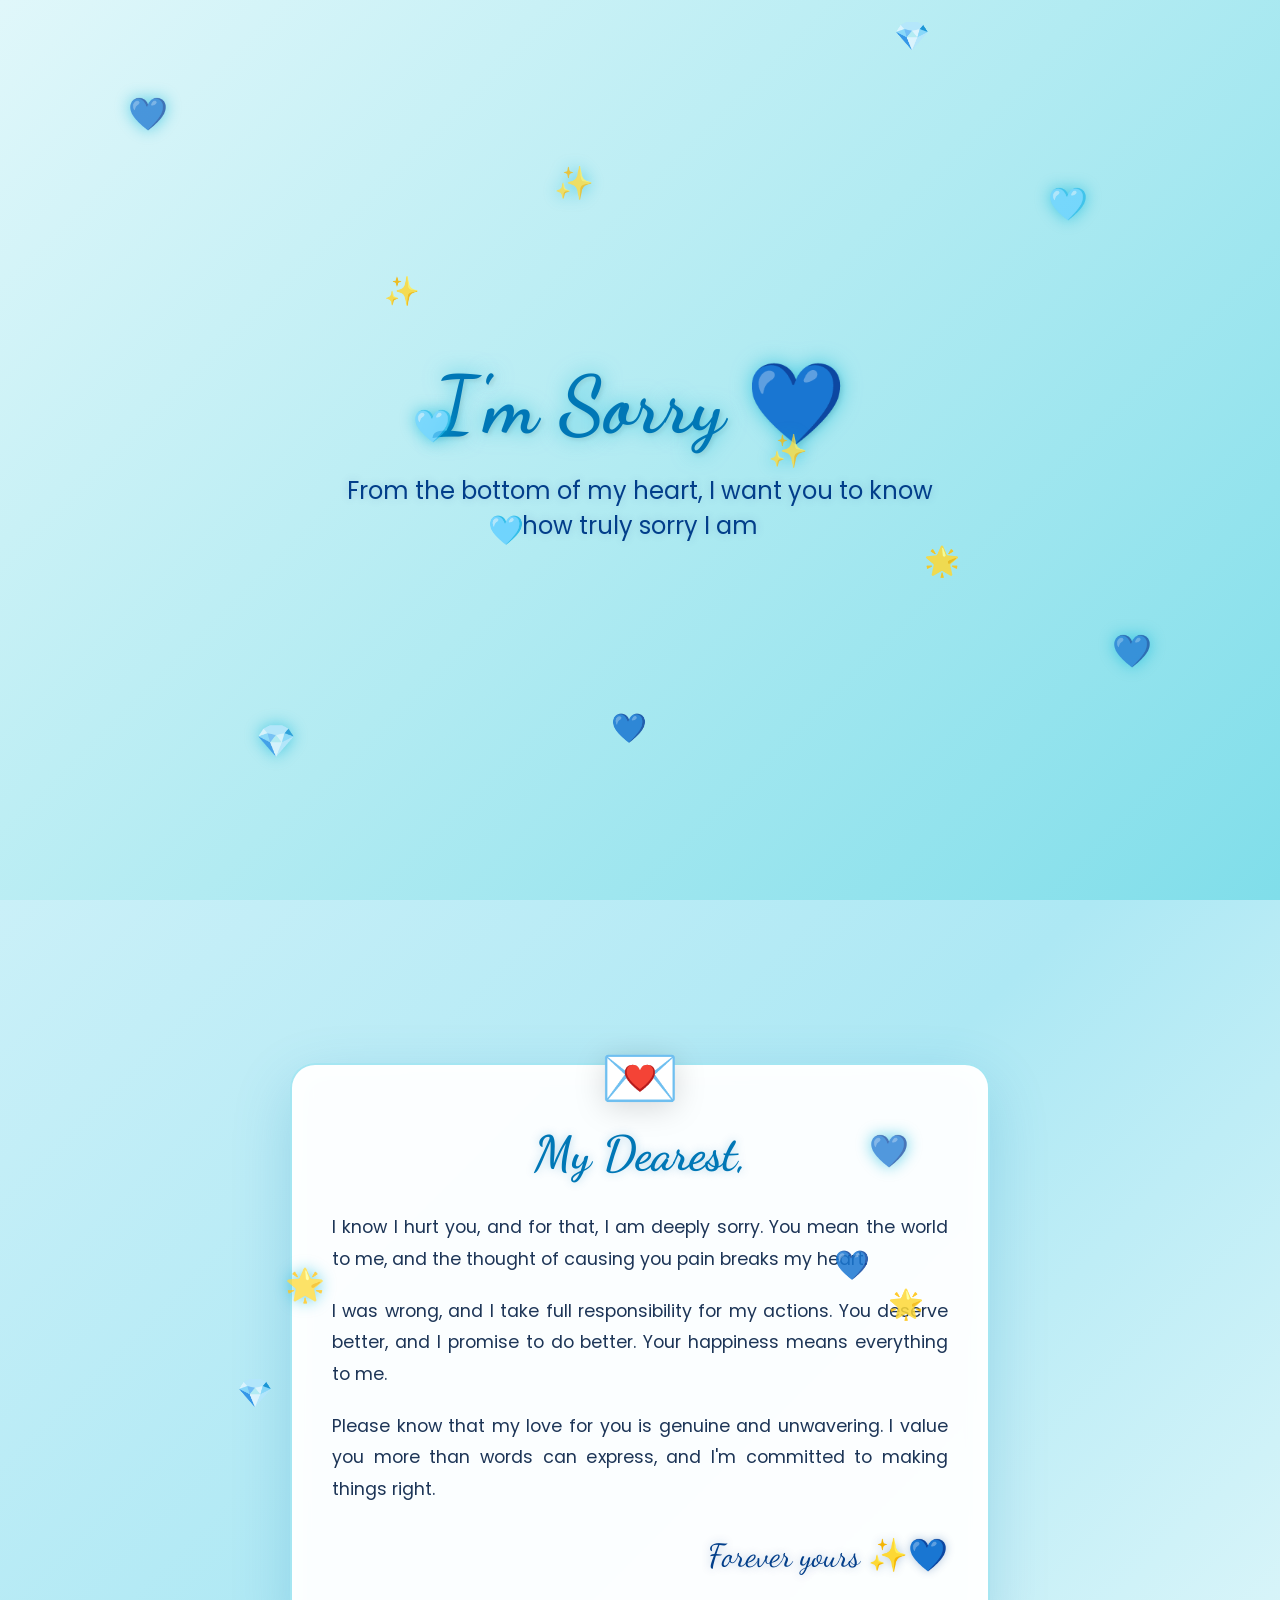
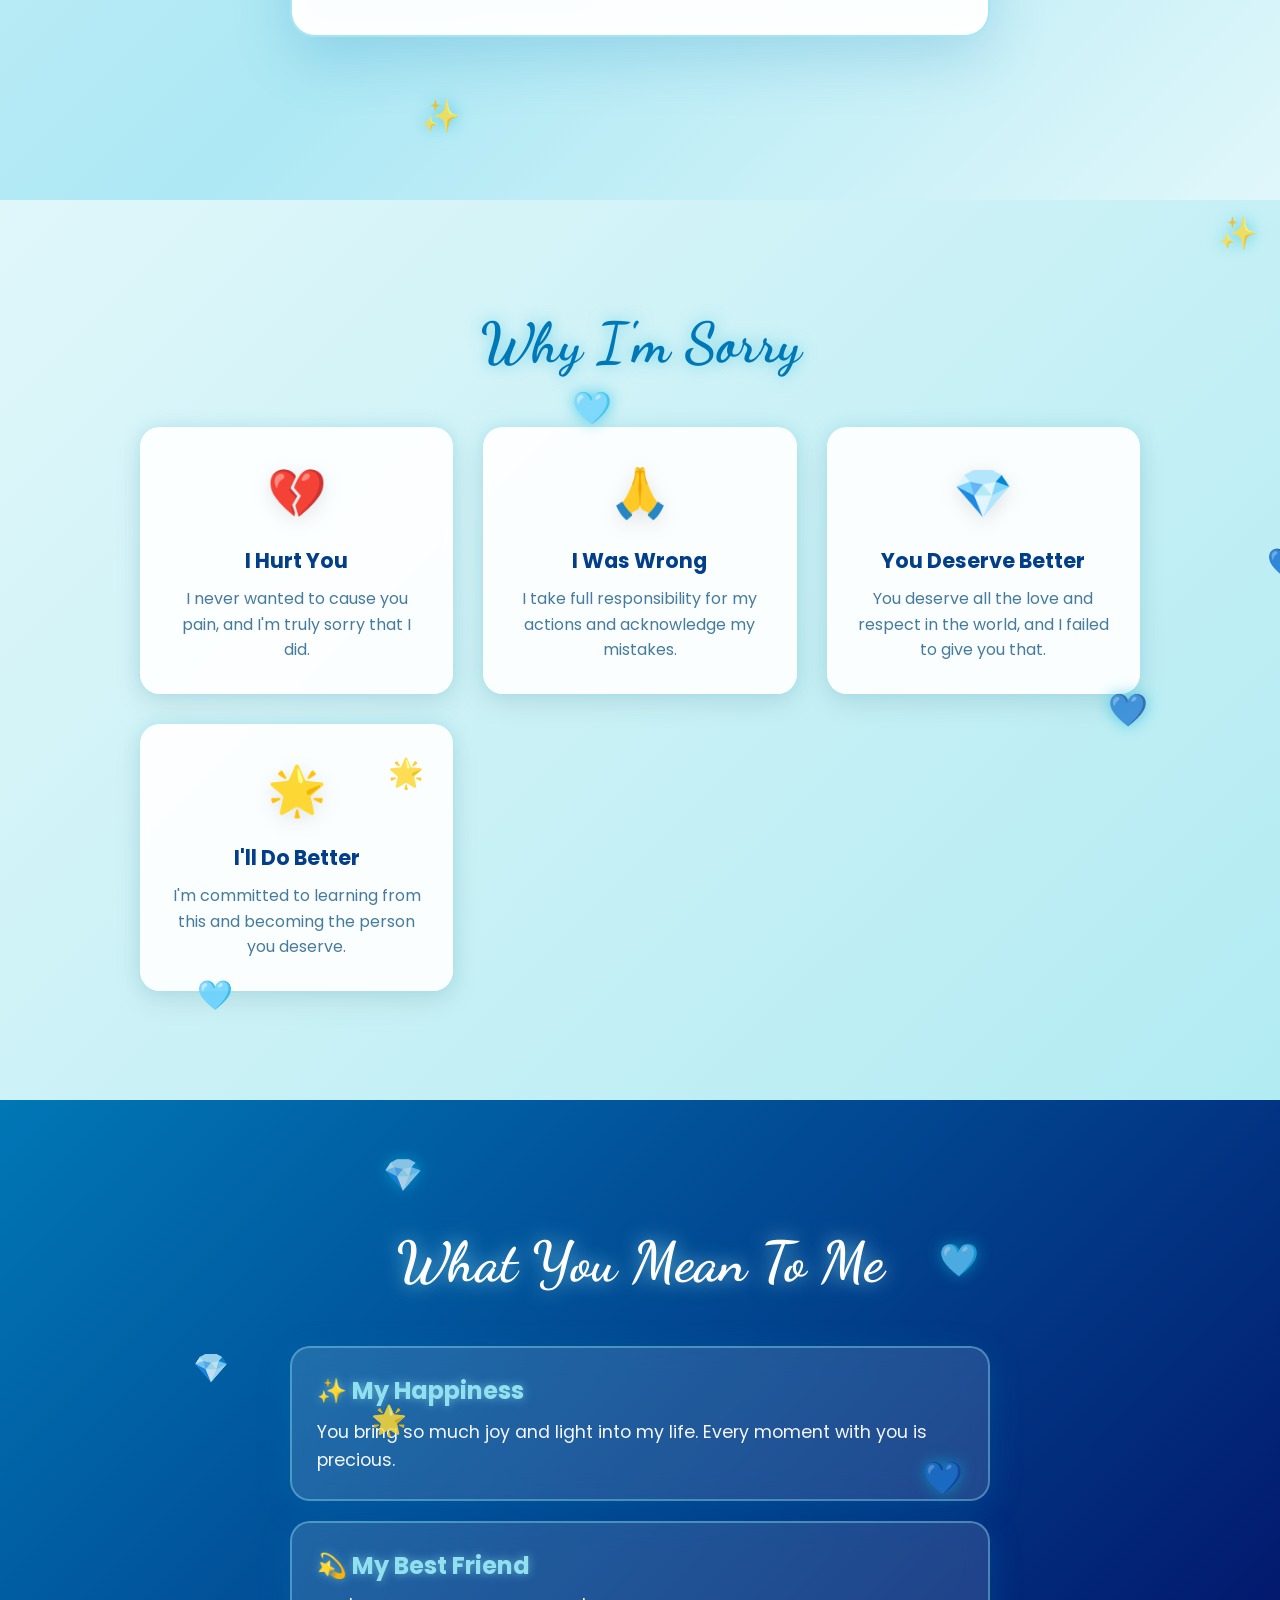
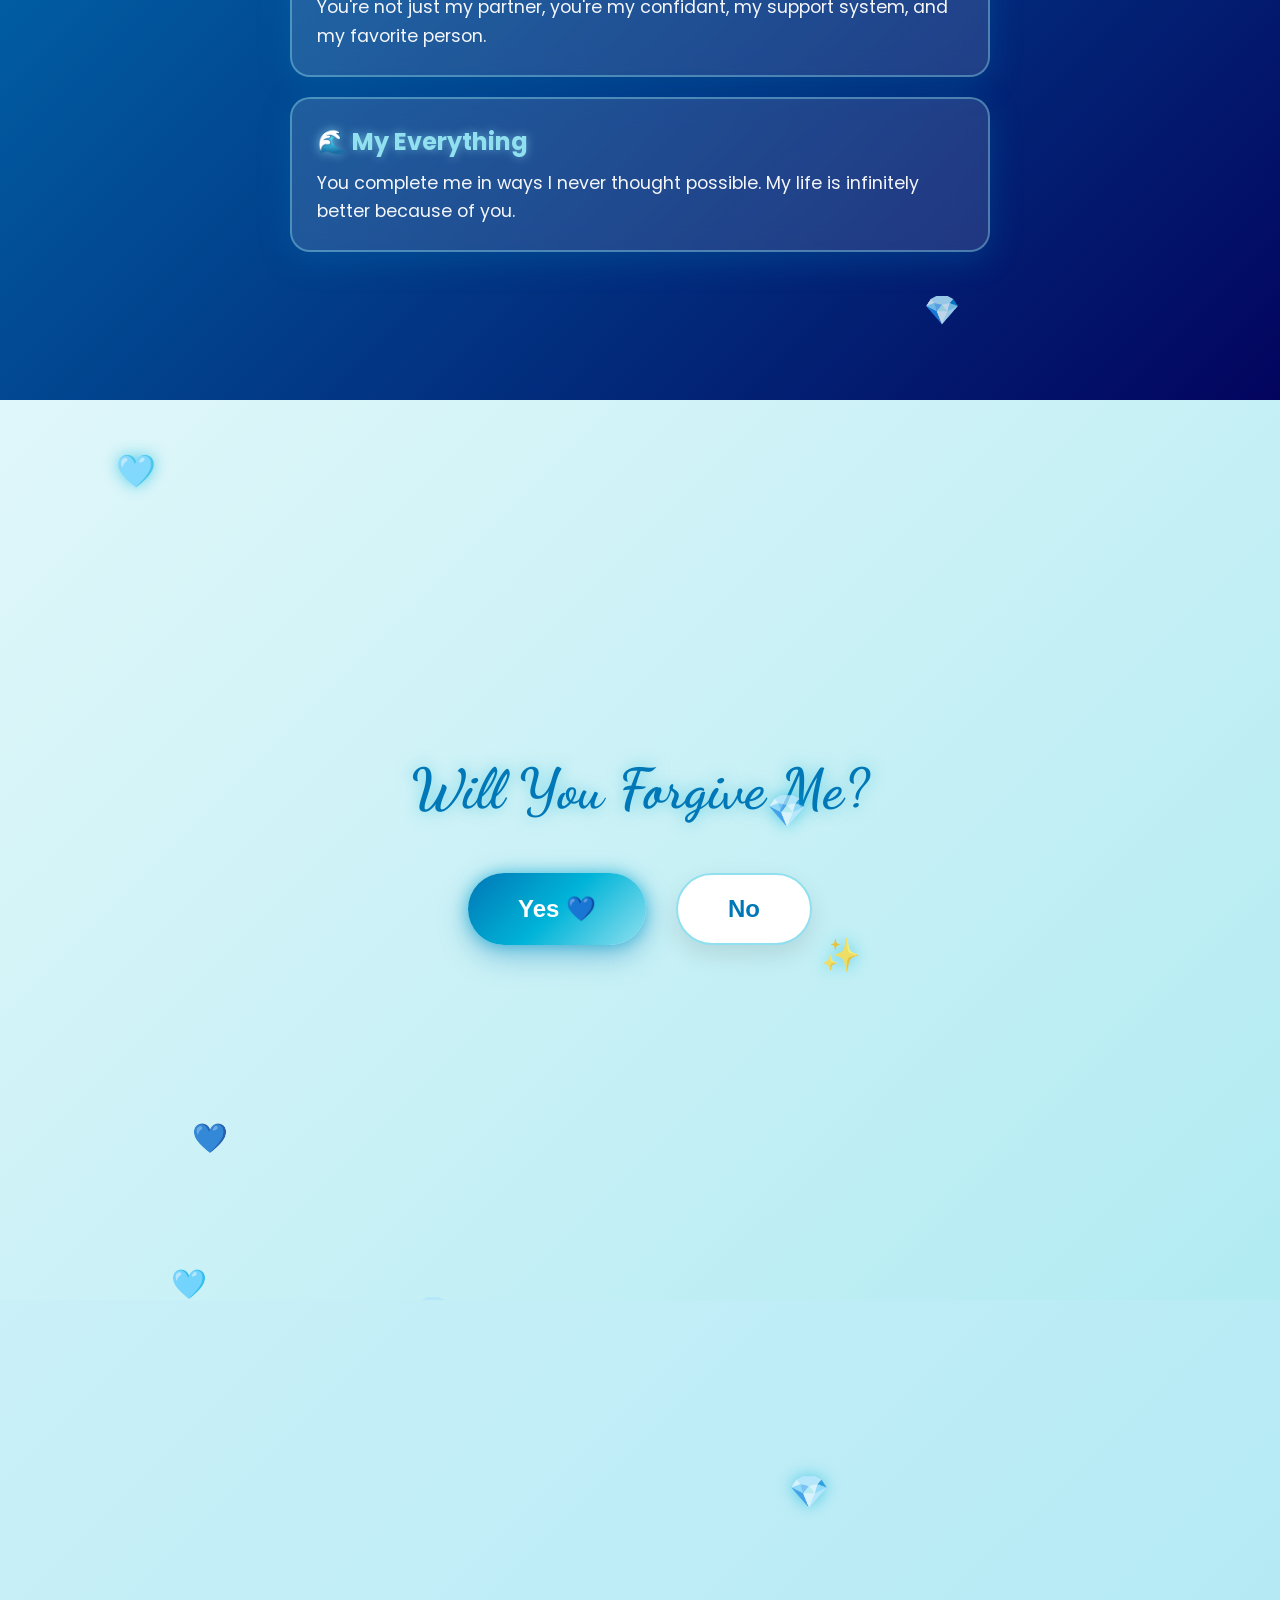
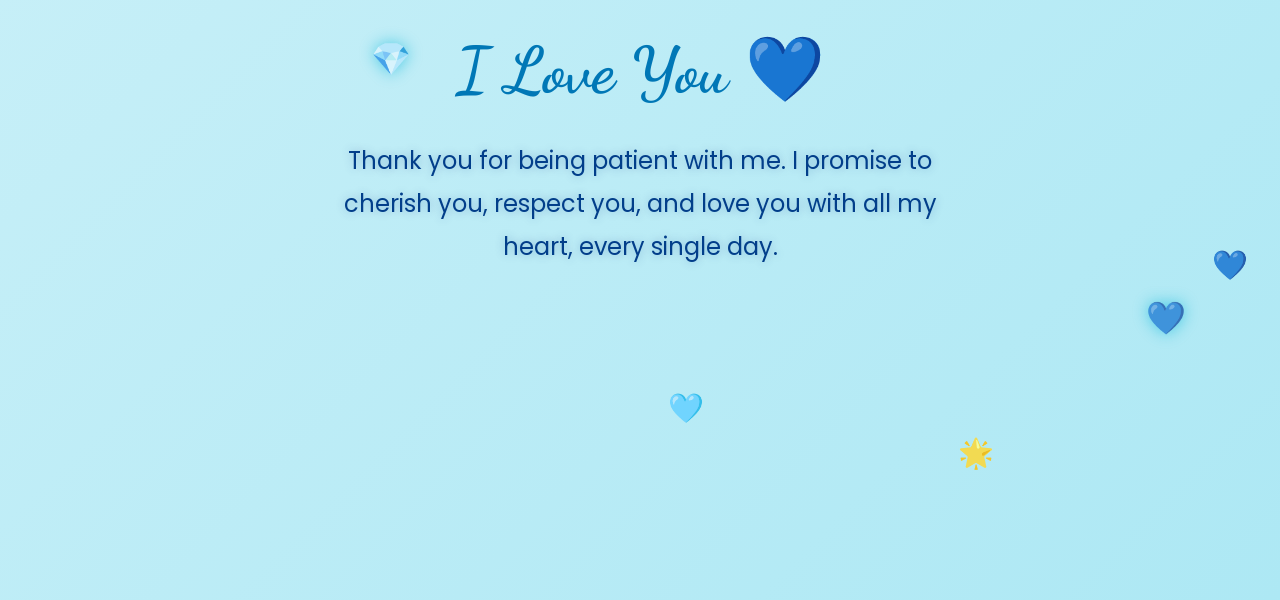
==== commit f91ff639: "Update background audio source to new file" ====
--- a/index.html
+++ b/index.html
@@ -104,7 +104,7 @@
     
     <!-- Background Audio (Place a song.mp3 file in your project folder) -->
     <audio id="bg-music" loop>
-        <source src="song.mp3" type="audio/mpeg">
+        <source src="AUD-20261107-WA0021.mp3" type="audio/mpeg">
     </audio>
 
     <script src="script.js"></script>
